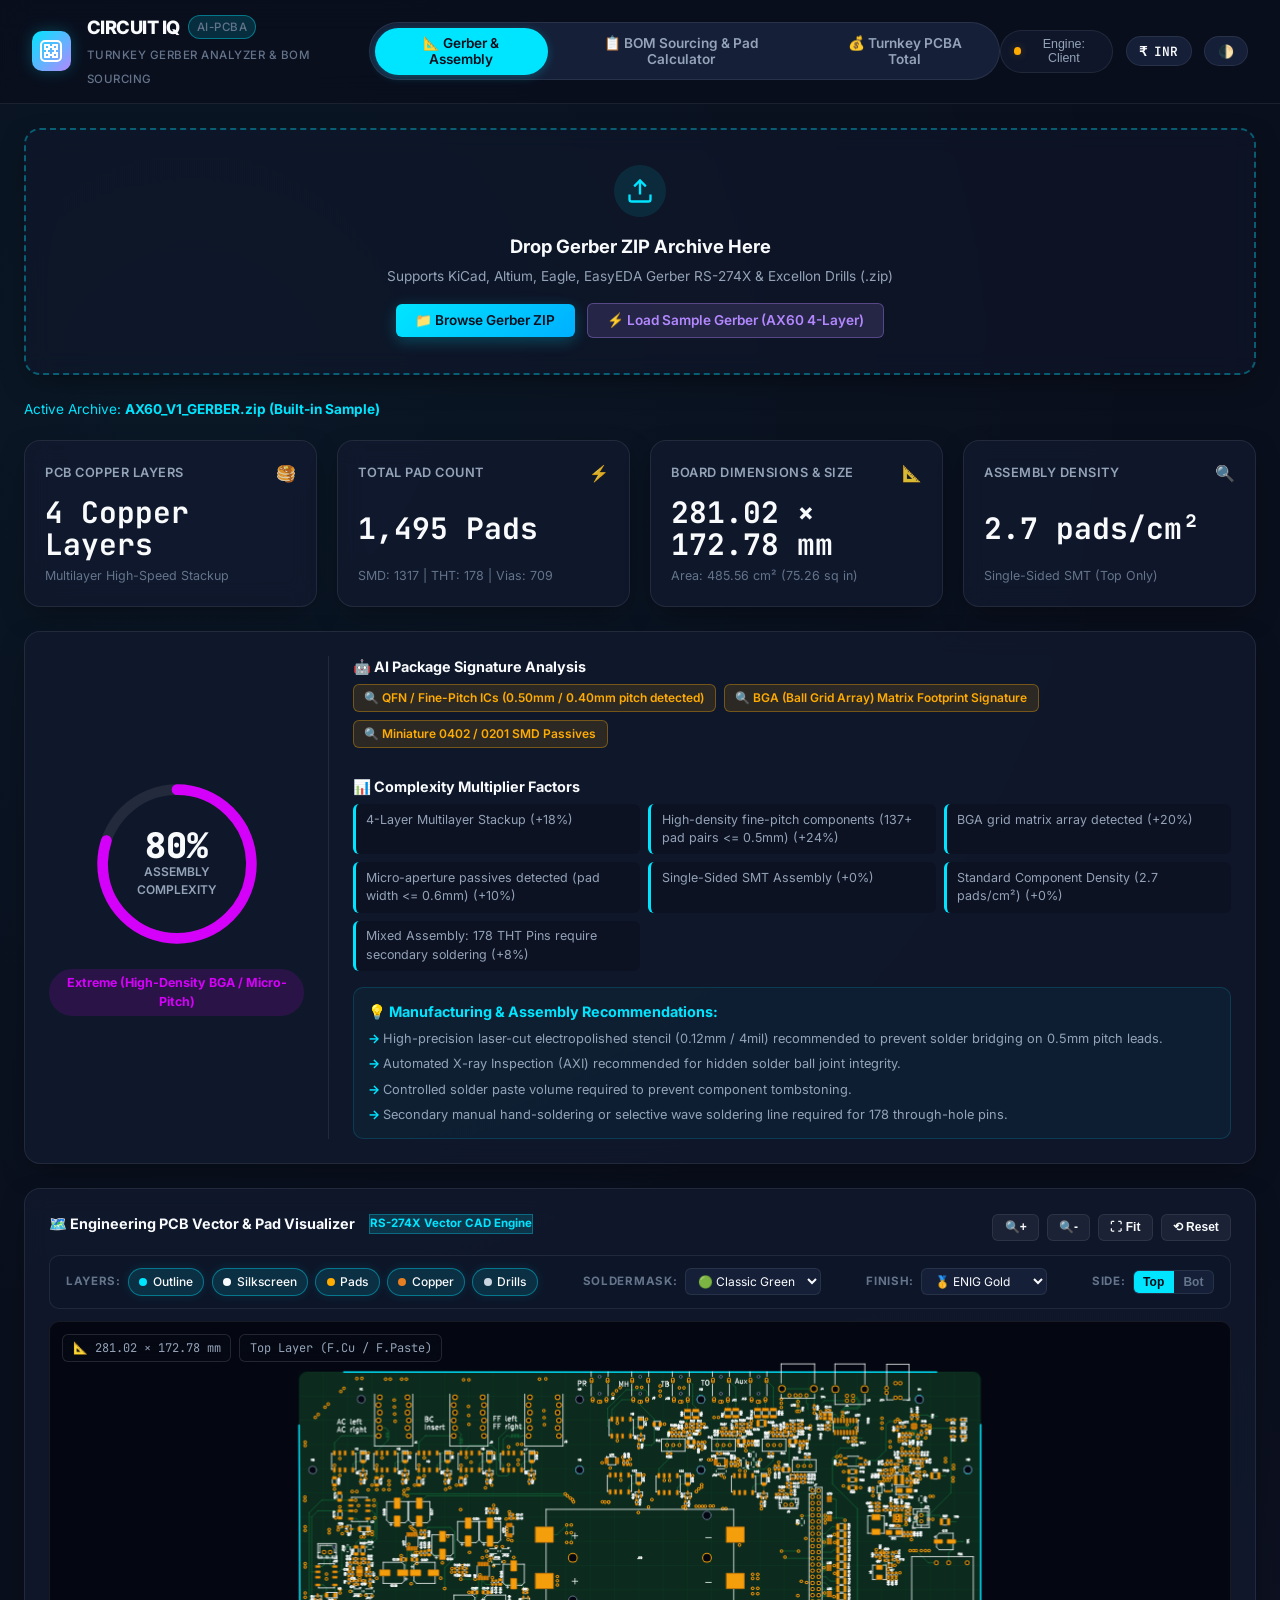
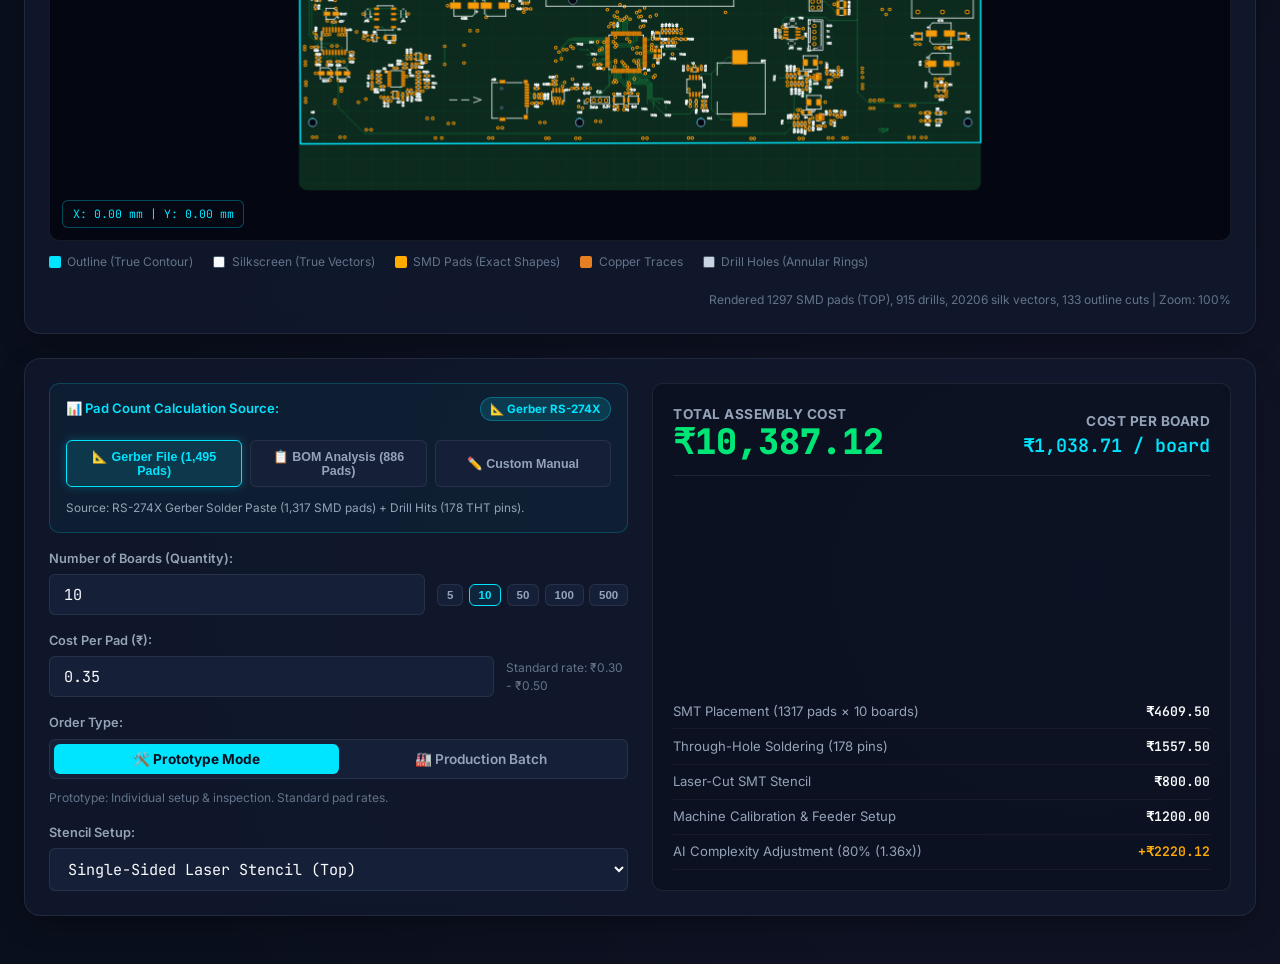
==== index.html @ 63bb2d34 "Deploying to gh-pages from @ rdrionxt/BOM_analyser@07741552cceac4ec934b9e6fc4d53c0521ab8748 🚀" ====
<!DOCTYPE html>
<html lang="en" data-theme="dark">
<head>
  <meta charset="UTF-8">
  <meta name="viewport" content="width=device-width, initial-scale=1.0">
  <title>Turnkey PCBA Studio - Gerber Analyzer & Smart BOM Sourcing</title>
  <meta name="description" content="AI-Powered PCB Gerber Analyzer & Smart BOM Sourcing Tool. Instant PCB layer count, pad analysis (SMD/THT), assembly complexity score (0-100%), assembly cost estimation, and preferred supplier pricing comparison for Robu, Sunrom, and ElectronicsComp.">
  <link rel="stylesheet" href="css/style.css">
</head>
<body>

  <!-- Sticky Engineering Header -->
  <header>
    <div class="header-container">
      <div class="logo-area">
        <div class="logo-icon">
          <svg viewBox="0 0 24 24" fill="none" stroke="currentColor" stroke-width="2">
            <rect x="2" y="2" width="20" height="20" rx="4"></rect>
            <path d="M6 6h4v4H6zM14 6h4v4h-4zM6 14h4v4H6zM14 14h4v4h-4z"></path>
            <line x1="10" y1="8" x2="14" y2="8"></line>
            <line x1="8" y1="10" x2="8" y2="14"></line>
            <line x1="16" y1="10" x2="16" y2="14"></line>
            <line x1="10" y1="16" x2="14" y2="16"></line>
          </svg>
        </div>
        <div class="logo-text">
          <h1>CIRCUIT IQ <span class="badge-ai">AI-PCBA</span></h1>
          <span>Turnkey Gerber Analyzer & BOM Sourcing</span>
        </div>
      </div>

      <!-- Navigation Tabs -->
      <nav class="nav-tabs" role="tablist">
        <button class="tab-btn active" id="tabBtnGerber" onclick="switchTab('gerber')" role="tab">
          📐 Gerber & Assembly
        </button>
        <button class="tab-btn" id="tabBtnBom" onclick="switchTab('bom')" role="tab">
          📋 BOM Sourcing & Pad Calculator
        </button>
        <button class="tab-btn" id="tabBtnTurnkey" onclick="switchTab('turnkey')" role="tab">
          💰 Turnkey PCBA Total
        </button>
      </nav>

      <!-- Currency, Theme & Engine Controls -->
      <div class="header-controls">
        <button class="backend-status-pill" id="backendStatusBtn" onclick="openBackendModal()" title="Engine Status & Cloud Backend Config">
          <span class="status-dot online" id="statusDot"></span>
          <span id="backendStatusText">Engine: Local</span>
        </button>
        <button class="currency-toggle" id="currencyToggleBtn" onclick="toggleCurrency()" title="Toggle Currency INR (₹) / USD ($)">
          <span id="currencySymbolText">₹</span> <span id="currencyCodeText">INR</span>
        </button>
        <button class="theme-toggle" id="themeToggleBtn" onclick="toggleTheme()" title="Toggle Theme">
          🌓
        </button>
      </div>
    </div>
  </header>

  <!-- Main View Area -->
  <main>

    <!-- ==================== TAB 1: GERBER ANALYZER & ASSEMBLY COST ==================== -->
    <section id="tabGerber" class="tab-content active" role="tabpanel">

      <!-- Upload Gerber Drag & Drop -->
      <div class="dropzone glass" id="gerberDropzone">
        <input type="file" id="gerberFileInput" accept=".zip,.gbr,.gtl,.gbl,.drl" style="display:none;">
        <div class="dropzone-icon">
          <svg width="28" height="28" viewBox="0 0 24 24" fill="none" stroke="currentColor" stroke-width="2">
            <path d="M21 15v4a2 2 0 0 1-2 2H5a2 2 0 0 1-2-2v-4"></path>
            <polyline points="17 8 12 3 7 8"></polyline>
            <line x1="12" y1="3" x2="12" y2="15"></line>
          </svg>
        </div>
        <h3 id="gerberStatusTitle">Drop Gerber ZIP Archive Here</h3>
        <p id="gerberStatusSub">Supports KiCad, Altium, Eagle, EasyEDA Gerber RS-274X & Excellon Drills (.zip)</p>
        <div class="dropzone-actions">
          <button class="btn btn-primary" onclick="document.getElementById('gerberFileInput').click()">
            📁 Browse Gerber ZIP
          </button>
          <button class="btn btn-sample" id="loadSampleGerberBtn" onclick="loadSampleGerber()">
            ⚡ Load Sample Gerber (AX60 4-Layer)
          </button>
        </div>
      </div>

      <!-- Loaded File Badge -->
      <div id="gerberActiveFileBanner" style="display: none; margin-bottom: 1.25rem; font-size: 0.85rem; color: var(--accent-cyan);">
        Active Archive: <strong id="activeGerberFilename">None</strong>
      </div>

      <!-- Metrics Grid (4 Top Cards) -->
      <div class="dashboard-grid">
        <!-- Layer Stackup -->
        <div class="metric-card glass">
          <div class="metric-header">
            <span class="metric-title">PCB Copper Layers</span>
            <div class="metric-icon">🥞</div>
          </div>
          <div class="metric-value" id="dispLayerCount">-- Layers</div>
          <div class="metric-sub" id="dispLayerDesc">Upload gerber to inspect stackup</div>
        </div>

        <!-- Pad Count Summary -->
        <div class="metric-card glass">
          <div class="metric-header">
            <span class="metric-title">Total Pad Count</span>
            <div class="metric-icon">⚡</div>
          </div>
          <div class="metric-value" id="dispTotalPads">-- Pads</div>
          <div class="metric-sub" id="dispPadBreakdown">SMD: -- | THT Pins: --</div>
        </div>

        <!-- Board Dimensions -->
        <div class="metric-card glass">
          <div class="metric-header">
            <span class="metric-title">Board Dimensions & Size</span>
            <div class="metric-icon">📐</div>
          </div>
          <div class="metric-value" id="dispDimensions">-- × -- mm</div>
          <div class="metric-sub" id="dispArea">Area: -- cm² (-- sq in)</div>
        </div>

        <!-- Pad Density & SMT Sides -->
        <div class="metric-card glass">
          <div class="metric-header">
            <span class="metric-title">Assembly Density</span>
            <div class="metric-icon">🔍</div>
          </div>
          <div class="metric-value" id="dispDensity">-- pads/cm²</div>
          <div class="metric-sub" id="dispSmtSides">Single-Sided SMT</div>
        </div>
      </div>

      <!-- AI Assembly Complexity Analysis Card -->
      <div class="complexity-panel glass">
        <div class="gauge-box">
          <div class="radial-gauge">
            <svg viewBox="0 0 160 160">
              <circle class="gauge-bg" cx="80" cy="80" r="70"></circle>
              <circle class="gauge-fill" id="gaugeCircle" cx="80" cy="80" r="70"></circle>
            </svg>
            <div class="gauge-center-text">
              <div class="gauge-score" id="dispComplexityScore">0%</div>
              <div class="gauge-label">ASSEMBLY COMPLEXITY</div>
            </div>
          </div>
          <div class="complexity-level-badge" id="dispComplexityBadge" style="background: rgba(0, 230, 118, 0.15); color: var(--accent-emerald);">
            Standard Assembly
          </div>
        </div>

        <div class="complexity-details">
          <div>
            <div class="section-subtitle">
              <span>🤖 AI Package Signature Analysis</span>
            </div>
            <div class="chips-container" id="dispPackagesChips">
              <span class="package-chip">Awaiting Gerber Analysis...</span>
            </div>
          </div>

          <div>
            <div class="section-subtitle">
              <span>📊 Complexity Multiplier Factors</span>
            </div>
            <ul class="factors-list" id="dispFactorsList">
              <li>Upload Gerber archive to view AI complexity breakdown</li>
            </ul>
          </div>

          <div class="recommendations-box">
            <div class="section-subtitle" style="color: var(--accent-cyan); margin-bottom: 0.35rem;">
              <span>💡 Manufacturing & Assembly Recommendations:</span>
            </div>
            <ul id="dispManufacturingNotes">
              <li>Laser-cut stainless steel stencil thickness and aperture recommendations will display here.</li>
            </ul>
          </div>
        </div>
      </div>

      <!-- Interactive 2D Gerber Canvas Section -->
      <div class="canvas-section glass">
        <div class="canvas-header">
          <div class="section-subtitle">
            <span>🗺️ Engineering PCB Vector & Pad Visualizer</span>
            <span class="badge" id="canvasStatusBadge" style="margin-left: 0.5rem; font-size: 0.72rem; background: rgba(0, 229, 255, 0.15); color: var(--accent-cyan); border: 1px solid rgba(0, 229, 255, 0.3);">RS-274X Vector CAD Engine</span>
          </div>

          <!-- Quick Action Buttons -->
          <div class="canvas-controls">
            <button class="canvas-tool-btn" onclick="zoomCanvas(1.25)" title="Zoom In (+)">🔍+</button>
            <button class="canvas-tool-btn" onclick="zoomCanvas(0.8)" title="Zoom Out (-)">🔍-</button>
            <button class="canvas-tool-btn" onclick="fitCanvasToBoard()" title="Fit Board to Viewport">⛶ Fit</button>
            <button class="canvas-tool-btn" onclick="resetCanvasView()" title="Reset Pan & Zoom">⟲ Reset</button>
          </div>
        </div>

        <!-- Visualizer Controls Bar: Layers, Themes & Options -->
        <div class="canvas-toolbar">
          <!-- Layer Visibility Toggles -->
          <div class="toolbar-group">
            <span class="toolbar-label">Layers:</span>
            <label class="layer-pill active" id="pillOutline" title="Toggle Board Outline (Edge Cuts)">
              <input type="checkbox" id="chkOutline" checked onchange="toggleLayer('outline', this.checked)">
              <span class="pill-dot" style="background: #00e5ff;"></span>
              Outline
            </label>
            <label class="layer-pill active" id="pillSilk" title="Toggle Component Silkscreen (F.Silk)">
              <input type="checkbox" id="chkSilk" checked onchange="toggleLayer('silk', this.checked)">
              <span class="pill-dot" style="background: #f8fafc;"></span>
              Silkscreen
            </label>
            <label class="layer-pill active" id="pillPads" title="Toggle SMD Pads (F.Paste)">
              <input type="checkbox" id="chkPads" checked onchange="toggleLayer('pads', this.checked)">
              <span class="pill-dot" style="background: #ffab00;"></span>
              Pads
            </label>
            <label class="layer-pill active" id="pillCopper" title="Toggle Copper Traces (F.Cu)">
              <input type="checkbox" id="chkCopper" checked onchange="toggleLayer('copper', this.checked)">
              <span class="pill-dot" style="background: #e67e22;"></span>
              Copper
            </label>
            <label class="layer-pill active" id="pillDrills" title="Toggle Drill Holes (PTH/NPTH)">
              <input type="checkbox" id="chkDrills" checked onchange="toggleLayer('drills', this.checked)">
              <span class="pill-dot" style="background: #cbd5e1;"></span>
              Drills
            </label>
          </div>

          <!-- Soldermask Theme -->
          <div class="toolbar-group">
            <span class="toolbar-label">Soldermask:</span>
            <select id="soldermaskSelect" class="canvas-select" onchange="setSoldermaskColor(this.value)">
              <option value="green">🟢 Classic Green</option>
              <option value="black">⚫ Matte Black</option>
              <option value="blue">🔵 Royal Blue</option>
              <option value="red">🔴 Signal Red</option>
              <option value="purple">🟣 OSH Purple</option>
              <option value="white">⚪ Arctic White</option>
            </select>
          </div>

          <!-- Pad Finish -->
          <div class="toolbar-group">
            <span class="toolbar-label">Finish:</span>
            <select id="padFinishSelect" class="canvas-select" onchange="setPadFinish(this.value)">
              <option value="enig">🥇 ENIG Gold</option>
              <option value="hasl">🥈 HASL Silver</option>
            </select>
          </div>

          <!-- Board Side -->
          <div class="toolbar-group">
            <span class="toolbar-label">Side:</span>
            <div class="btn-group-pill">
              <button class="pill-toggle active" id="btnSideTop" onclick="setBoardSide('top')">Top</button>
              <button class="pill-toggle" id="btnSideBot" onclick="setBoardSide('bot')">Bot</button>
            </div>
          </div>
        </div>

        <!-- Canvas Container with Interactive HUD and Tooltip -->
        <div class="canvas-container" id="canvasWrapper">
          <canvas id="pcbCanvas" width="1200" height="520"></canvas>
          
          <!-- Floating CAD HUD Info -->
          <div class="canvas-hud-top-left">
            <div class="hud-badge" id="hudBoardSize">📐 -- × -- mm</div>
            <div class="hud-badge" id="hudSideBadge">Top Layer (F.Cu / F.Paste)</div>
          </div>

          <div class="canvas-hud-bottom-left">
            <div class="hud-coords" id="hudCoords">X: 0.00 mm | Y: 0.00 mm</div>
          </div>

          <!-- Hover Tooltip -->
          <div id="canvasTooltip" class="canvas-tooltip" style="display: none;">
            <div class="tooltip-title" id="ttTitle">SMD Pad</div>
            <div class="tooltip-body" id="ttBody">0.95 × 0.90 mm (RoundRect)</div>
            <div class="tooltip-coords" id="ttCoords">X: 120.4 mm, Y: 45.2 mm</div>
          </div>
        </div>

        <div class="canvas-legend">
          <div class="legend-item">
            <div class="legend-color" style="background: #00e5ff;"></div>
            <span>Outline (True Contour)</span>
          </div>
          <div class="legend-item">
            <div class="legend-color" style="background: #f8fafc; border: 1px solid #475569;"></div>
            <span>Silkscreen (True Vectors)</span>
          </div>
          <div class="legend-item">
            <div class="legend-color" style="background: #ffab00;"></div>
            <span>SMD Pads (Exact Shapes)</span>
          </div>
          <div class="legend-item">
            <div class="legend-color" style="background: #e67e22;"></div>
            <span>Copper Traces</span>
          </div>
          <div class="legend-item">
            <div class="legend-color" style="background: #cbd5e1; border: 1px solid #475569;"></div>
            <span>Drill Holes (Annular Rings)</span>
          </div>
          <div class="legend-item" style="margin-left: auto;">
            <span id="canvasStatsText">Canvas ready</span>
          </div>
        </div>
      </div>

      <!-- Assembly Cost Calculator Panel -->
      <div class="cost-calculator-panel glass">
        <!-- Interactive Inputs -->
        <div class="calc-inputs">
          <!-- Pad Count Calculation Source Selector -->
          <div class="input-group" style="background: rgba(0, 229, 255, 0.04); padding: 0.85rem 1rem; border-radius: var(--radius-md); border: 1px solid rgba(0, 229, 255, 0.2);">
            <div style="display: flex; justify-content: space-between; align-items: center; margin-bottom: 0.35rem;">
              <label style="margin-bottom: 0; font-weight: 600; color: var(--accent-cyan); font-size: 0.82rem;">📊 Pad Count Calculation Source:</label>
              <span id="activePadSourceBadge" class="badge-source">📐 Gerber RS-274X</span>
            </div>
            <div class="pad-source-pills">
              <button type="button" class="pad-source-btn active" id="btnSourceGerber" onclick="setPadSource('gerber')">
                📐 Gerber File (<span id="sourceGerberPadsBadge">1,495</span> Pads)
              </button>
              <button type="button" class="pad-source-btn" id="btnSourceBom" onclick="setPadSource('bom')">
                📋 BOM Analysis (<span id="sourceBomPadsBadge">886</span> Pads)
              </button>
              <button type="button" class="pad-source-btn" id="btnSourceManual" onclick="setPadSource('manual')">
                ✏️ Custom Manual
              </button>
            </div>
            <div id="sourceExplanationText" style="font-size: 0.74rem; color: var(--text-secondary); margin-top: 0.45rem;">
              Source: RS-274X Gerber Solder Paste (1,317 SMD pads) + Drill Hits (178 THT pins).
            </div>

            <!-- Manual Pad Override Inputs (Shown when source is manual) -->
            <div id="manualPadsRow" style="display: none; margin-top: 0.75rem; gap: 0.75rem; display: none;">
              <div style="flex: 1;">
                <label style="font-size: 0.72rem; color: var(--text-muted);">SMD Pads:</label>
                <input type="number" id="customSmdPadsInput" class="form-control" style="padding: 0.35rem 0.6rem; font-size: 0.85rem;" value="1317" oninput="onCustomPadsChange()">
              </div>
              <div style="flex: 1;">
                <label style="font-size: 0.72rem; color: var(--text-muted);">THT Pins:</label>
                <input type="number" id="customThtPinsInput" class="form-control" style="padding: 0.35rem 0.6rem; font-size: 0.85rem;" value="178" oninput="onCustomPadsChange()">
              </div>
            </div>
          </div>

          <!-- Quantity of Boards -->
          <div class="input-group">
            <label for="numBoardsInput">Number of Boards (Quantity):</label>
            <div class="input-row">
              <input type="number" id="numBoardsInput" class="form-control" value="10" min="1" max="100000" oninput="recalcAssemblyCost()">
              <div class="preset-pills">
                <button class="pill-btn" onclick="setBoardQty(5)">5</button>
                <button class="pill-btn active" onclick="setBoardQty(10)">10</button>
                <button class="pill-btn" onclick="setBoardQty(50)">50</button>
                <button class="pill-btn" onclick="setBoardQty(100)">100</button>
                <button class="pill-btn" onclick="setBoardQty(500)">500</button>
              </div>
            </div>
          </div>

          <!-- Cost Per Pad -->
          <div class="input-group">
            <label for="costPerPadInput">
              Cost Per Pad (<span class="currency-symbol-label">₹</span>):
            </label>
            <div class="input-row">
              <input type="number" id="costPerPadInput" class="form-control" value="0.35" step="0.01" min="0.01" oninput="recalcAssemblyCost()">
              <span style="font-size: 0.75rem; color: var(--text-muted);">Standard rate: ₹0.30 - ₹0.50</span>
            </div>
          </div>

          <!-- Prototype vs Production Toggle -->
          <div class="input-group">
            <label>Order Type:</label>
            <div class="toggle-group">
              <button class="toggle-btn active" id="btnTypePrototype" onclick="setAssemblyType('prototype')">
                🛠️ Prototype Mode
              </button>
              <button class="toggle-btn" id="btnTypeProduction" onclick="setAssemblyType('production')">
                🏭 Production Batch
              </button>
            </div>
            <div style="font-size: 0.75rem; color: var(--text-muted); margin-top: 0.2rem;" id="typeExplanationText">
              Prototype: Individual setup & inspection. Standard pad rates.
            </div>
          </div>

          <!-- Stencil Mode -->
          <div class="input-group">
            <label>Stencil Setup:</label>
            <select id="stencilSelect" class="form-control" onchange="recalcAssemblyCost()">
              <option value="single">Single-Sided Laser Stencil (Top)</option>
              <option value="double">Double-Sided Laser Stencil (Top + Bottom)</option>
            </select>
          </div>
        </div>

        <!-- Real-Time Cost Results -->
        <div class="calc-results">
          <div class="total-callout">
            <div>
              <div class="total-label">Total Assembly Cost</div>
              <div class="total-amount" id="dispTotalAssemblyCost">₹0.00</div>
            </div>
            <div style="text-align: right;">
              <div class="total-label">Cost Per Board</div>
              <div class="unit-amount" id="dispUnitAssemblyCost">₹0.00 / board</div>
            </div>
          </div>

          <table class="breakdown-table">
            <tbody>
              <tr>
                <td>SMT Placement (<span id="calcSmdPadsCount">0</span> pads × <span id="calcBoardsQty">10</span> boards)</td>
                <td id="calcSmdCost">₹0.00</td>
              </tr>
              <tr>
                <td>Through-Hole Soldering (<span id="calcThtCount">0</span> pins)</td>
                <td id="calcThtCost">₹0.00</td>
              </tr>
              <tr>
                <td>Laser-Cut SMT Stencil</td>
                <td id="calcStencilCost">₹800.00</td>
              </tr>
              <tr>
                <td>Machine Calibration & Feeder Setup</td>
                <td id="calcSetupCost">₹1,200.00</td>
              </tr>
              <tr>
                <td>AI Complexity Adjustment (<span id="calcCompScore">0%</span>)</td>
                <td id="calcCompSurcharge" style="color: var(--accent-amber);">+₹0.00</td>
              </tr>
              <tr id="volumeDiscountRow" style="display: none;">
                <td style="color: var(--accent-emerald);">Production Volume Discount</td>
                <td id="calcVolumeDiscount" style="color: var(--accent-emerald);">-0%</td>
              </tr>
            </tbody>
          </table>
        </div>
      </div>

    </section>

    <!-- ==================== TAB 2: BOM SOURCING & PRICE MATCHER ==================== -->
    <section id="tabBom" class="tab-content" role="tabpanel">

      <!-- Upload BOM Drag & Drop -->
      <div class="dropzone glass" id="bomDropzone">
        <input type="file" id="bomFileInput" accept=".csv,.xlsx,.xls,.tsv" style="display:none;">
        <div class="dropzone-icon" style="background: rgba(0, 230, 118, 0.1); color: var(--accent-emerald);">
          <svg width="28" height="28" viewBox="0 0 24 24" fill="none" stroke="currentColor" stroke-width="2">
            <path d="M14 2H6a2 2 0 0 0-2 2v16a2 2 0 0 0 2 2h12a2 2 0 0 0 2-2V8z"></path>
            <polyline points="14 2 14 8 20 8"></polyline>
            <line x1="16" y1="13" x2="8" y2="13"></line>
            <line x1="16" y1="17" x2="8" y2="17"></line>
            <polyline points="10 9 9 9 8 9"></polyline>
          </svg>
        </div>
        <h3 id="bomStatusTitle">Upload Bill of Materials (BOM)</h3>
        <p id="bomStatusSub">Supports KiCad, Altium, Eagle, or Custom Excel / CSV BOM files (.csv, .xlsx, .xls)</p>
        <div class="dropzone-actions">
          <button class="btn btn-primary" onclick="document.getElementById('bomFileInput').click()">
            📁 Browse BOM File
          </button>
          <button class="btn btn-sample" id="loadSampleBomBtn" onclick="loadSampleBom()">
            ⚡ Load Sample BOM (AX60 Audiometer)
          </button>
        </div>
      </div>

      <!-- BOM Component Pad Analysis & Manual Feed Card -->
      <div class="bom-pad-analyzer-card glass" id="bomPadAnalyzerCard">
        <div class="bom-pad-header">
          <div>
            <div class="badge-ai" style="margin-bottom: 0.35rem;">AI COMPONENT PAD RECOGNITION ENGINE</div>
            <h3 style="font-size: 1.15rem; font-weight: 700; display: flex; align-items: center; gap: 0.5rem;">
              <span>⚡ Component Pad Analysis & SMT/THT Breakdown</span>
            </h3>
            <p style="font-size: 0.8rem; color: var(--text-secondary); margin-top: 0.2rem;">
              Calculates solder pads directly from component quantities, footprints, and MPN pinouts when Gerber is not provided.
            </p>
          </div>
          <div class="bom-pad-actions">
            <button class="btn btn-warning" id="btnOpenManualFeed" onclick="openManualFeedModal()">
              📝 Manual Feed & Review Pads (<span id="reviewCountBadge">0</span>)
            </button>
            <button class="btn btn-primary" id="btnApplyBomPadsToAssembly" onclick="applyBomPadsToAssembly()">
              🚀 Apply Pads to Assembly Cost
            </button>
          </div>
        </div>

        <!-- 4 Metric Cards for BOM Pads -->
        <div class="dashboard-grid" style="margin-top: 1rem; margin-bottom: 0.5rem;">
          <div class="metric-card glass" style="background: rgba(0, 229, 255, 0.05); border-color: rgba(0, 229, 255, 0.25);">
            <div class="metric-header">
              <span class="metric-title">Total Component Pads</span>
              <div class="metric-icon">⚡</div>
            </div>
            <div class="metric-value" id="dispBomPadTotal" style="color: var(--accent-cyan);">-- Pads</div>
            <div class="metric-sub" id="dispBomPadTotalSub">Across -- components</div>
          </div>

          <div class="metric-card glass">
            <div class="metric-header">
              <span class="metric-title">SMD Solder Pads</span>
              <div class="metric-icon">🤖</div>
            </div>
            <div class="metric-value" id="dispBomPadSmd" style="color: var(--accent-amber);">-- SMD</div>
            <div class="metric-sub">Automated Pick & Place</div>
          </div>

          <div class="metric-card glass">
            <div class="metric-header">
              <span class="metric-title">Through-Hole (THT) Pins</span>
              <div class="metric-icon">🔌</div>
            </div>
            <div class="metric-value" id="dispBomPadTht" style="color: var(--accent-purple);">-- THT</div>
            <div class="metric-sub">Hand / Wave Soldering</div>
          </div>

          <div class="metric-card glass">
            <div class="metric-header">
              <span class="metric-title">Package Recognition Status</span>
              <div class="metric-icon">🎯</div>
            </div>
            <div class="metric-value" id="dispBomPadStatus" style="color: var(--accent-emerald);">--%</div>
            <div class="metric-sub" id="dispBomPadStatusSub">All packages verified</div>
          </div>
        </div>

        <!-- Unresolved Alert Banner (shown only if unresolved > 0) -->
        <div class="unresolved-alert" id="unresolvedAlertBanner" style="display: none;">
          <div class="alert-icon">⚠️</div>
          <div class="alert-content">
            <strong><span id="unresolvedAlertCount">0</span> Component(s) Require Manual Pad Feed:</strong>
            <span>Some footprints are ambiguous or missing standard pin definitions. You can manually enter their pad counts or verify via manufacturer datasheets.</span>
          </div>
          <button class="btn btn-sm btn-warning" onclick="openManualFeedModal('unresolved')">Review Now ↗</button>
        </div>
      </div>

      <!-- Sourcing Configuration Bar -->
      <div class="sourcing-config-bar glass">
        <div class="section-subtitle">
          <span>🌐 Preferred Supplier Websites & Search Keywords</span>
        </div>
        <p style="font-size: 0.78rem; color: var(--text-muted); margin-bottom: 0.75rem;">
          Select preferred distributors or enter custom keywords (e.g. robu, sunrom). CIRCUIT IQ automatically searches across all selected sources, finds the lowest cost part, and links the exact website SKU!
        </p>

        <!-- Clickable Preset Chips -->
        <div class="supplier-chips">
          <div class="supplier-chip selected" data-vendor="lcsc" onclick="toggleSupplierChip(this, event)">
            <input type="checkbox" checked value="lcsc" onclick="event.stopPropagation(); syncSupplierChips();"> LCSC Electronics (lcsc.com)
          </div>
          <div class="supplier-chip selected" data-vendor="sunrom" onclick="toggleSupplierChip(this, event)">
            <input type="checkbox" checked value="sunrom" onclick="event.stopPropagation(); syncSupplierChips();"> Sunrom Electronics (sunrom.com)
          </div>
          <div class="supplier-chip selected" data-vendor="electronicscomp" onclick="toggleSupplierChip(this, event)">
            <input type="checkbox" checked value="electronicscomp" onclick="event.stopPropagation(); syncSupplierChips();"> ElectronicsComp (electronicscomp.com)
          </div>
          <div class="supplier-chip selected" data-vendor="robu" onclick="toggleSupplierChip(this, event)">
            <input type="checkbox" checked value="robu" onclick="event.stopPropagation(); syncSupplierChips();"> Robu.in (robu.in)
          </div>
          <div class="supplier-chip" data-vendor="mouser" onclick="toggleSupplierChip(this, event)">
            <input type="checkbox" value="mouser" onclick="event.stopPropagation(); syncSupplierChips();"> Mouser Electronics
          </div>
          <div class="supplier-chip" data-vendor="digikey" onclick="toggleSupplierChip(this, event)">
            <input type="checkbox" value="digikey" onclick="event.stopPropagation(); syncSupplierChips();"> DigiKey
          </div>
        </div>

        <!-- Custom Keyword Input & Sourcing Action Row -->
        <div class="source-actions-row">
          <div style="flex: 1; min-width: 280px;">
            <input type="text" id="supplierKeywordsInput" class="form-control" value="lcsc, sunrom, electronicscomp, robu" placeholder="e.g. lcsc, sunrom, electronicscomp, robu" oninput="syncChipsFromInput()">
          </div>
          <div style="display: flex; gap: 0.75rem;">
            <button class="btn btn-primary" id="startSourcingBtn" onclick="startSourcingBOM()" style="font-size: 0.9rem; padding: 0.65rem 1.4rem;">
              ⚡ SOURCING ALL PARTS (FIND LOWEST PRICES)
            </button>
            <button class="btn btn-secondary" id="exportBomBtn" onclick="exportEnrichedBOM()" disabled>
              📥 Download Enriched Excel (.xlsx)
            </button>
          </div>
        </div>

        <!-- Live Progress Status -->
        <div id="sourcingProgressArea" style="display: none; margin-top: 1rem;">
          <div style="display: flex; justify-content: space-between; font-size: 0.78rem; margin-bottom: 0.35rem;">
            <span id="sourcingStatusText">Querying suppliers...</span>
            <span id="sourcingPercentText">0%</span>
          </div>
          <div style="height: 6px; background: var(--bg-input); border-radius: 3px; overflow: hidden;">
            <div id="sourcingProgressBar" style="height: 100%; width: 0%; background: linear-gradient(90deg, var(--accent-cyan), var(--accent-emerald)); transition: width 0.3s ease;"></div>
          </div>
        </div>
      </div>

      <!-- BOM Summary Cards -->
      <div class="dashboard-grid">
        <div class="metric-card glass">
          <div class="metric-header">
            <span class="metric-title">Unique Line Items</span>
            <div class="metric-icon">📑</div>
          </div>
          <div class="metric-value" id="dispBomLineCount">0 Lines</div>
          <div class="metric-sub" id="dispBomTotalComponents">0 total components</div>
        </div>

        <div class="metric-card glass">
          <div class="metric-header">
            <span class="metric-title">BOM Unit Cost (1 Board)</span>
            <div class="metric-icon">💎</div>
          </div>
          <div class="metric-value" id="dispBomUnitCost" style="color: var(--accent-emerald);">₹0.00</div>
          <div class="metric-sub">Sum of lowest matched parts</div>
        </div>

        <div class="metric-card glass">
          <div class="metric-header">
            <span class="metric-title">Total Batch BOM Cost</span>
            <div class="metric-icon">📦</div>
          </div>
          <div class="metric-value" id="dispBomBatchCost">₹0.00</div>
          <div class="metric-sub" id="dispBomBatchSub">For 10 boards</div>
        </div>

        <div class="metric-card glass">
          <div class="metric-header">
            <span class="metric-title">Lowest Cost Supplier Mix</span>
            <div class="metric-icon">🏆</div>
          </div>
          <div class="metric-value" id="dispSupplierMix" style="font-size: 1.15rem; line-height: 1.4;">--</div>
          <div class="metric-sub">Auto-selected for lowest price</div>
        </div>
      </div>

      <!-- Search & Filter Controls -->
      <div style="display: flex; justify-content: space-between; align-items: center; margin-bottom: 0.75rem; gap: 1rem; flex-wrap: wrap;">
        <div style="display: flex; gap: 0.5rem; align-items: center; flex: 1; max-width: 400px;">
          <input type="text" id="bomSearchInput" class="form-control" placeholder="🔍 Search RefDes, description, package, SKU..." oninput="filterBomTable()">
        </div>
        <div style="display: flex; gap: 0.75rem; align-items: center;">
          <button class="btn btn-sm btn-secondary" onclick="openManualFeedModal()" title="View and edit pad counts for all components">
            📝 Review / Feed Pads
          </button>
          <div style="font-size: 0.8rem; color: var(--text-muted);" id="tableRowCountText">
            Showing 0 items
          </div>
        </div>
      </div>

      <!-- Enriched BOM Interactive Table -->
      <div class="table-responsive glass">
        <table class="bom-table" id="bomDataTable">
          <thead>
            <tr>
              <th>#</th>
              <th>Designator</th>
              <th>Description / Value</th>
              <th>Package</th>
              <th>Qty</th>
              <th>Pads/Unit</th>
              <th>Type</th>
              <th>Line Pads</th>
              <th>Datasheet</th>
              <th>Lowest Price Supplier</th>
              <th>Website Part # (SKU)</th>
              <th>Unit Price</th>
              <th>Line Total</th>
              <th>Part Link</th>
              <th>Alternatives</th>
            </tr>
          </thead>
          <tbody id="bomTableBody">
            <tr>
              <td colspan="15" style="text-align: center; padding: 3rem; color: var(--text-muted);">
                Upload a BOM or click "Load Sample BOM" to view components and match lowest prices.
              </td>
            </tr>
          </tbody>
        </table>
      </div>

    </section>

    <!-- ==================== TAB 3: TURNKEY PCBA TOTAL ROLLUP ==================== -->
    <section id="tabTurnkey" class="tab-content" role="tabpanel">

      <!-- Turnkey Grand Total Hero Card -->
      <div class="turnkey-hero glass">
        <span class="badge-ai" style="margin-bottom: 0.75rem; display: inline-block;">TURNKEY EXECUTIVE ESTIMATION</span>
        <h2>Complete Turnkey PCBA Project Cost</h2>
        <p style="color: var(--text-secondary); max-width: 600px; margin: 0 auto;">
          Consolidates Bare PCB Fabrication + SMT/THT Assembly + Sourced BOM Component costs into a unified turnkey quotation.
        </p>

        <div class="turnkey-grand-total" id="dispTurnkeyGrandTotal">₹0.00</div>
        <div class="turnkey-unit-price">
          Turnkey Unit Cost: <strong id="dispTurnkeyUnitCost" style="color: var(--accent-cyan);">₹0.00 / board</strong> (for <span id="dispTurnkeyQty">10</span> boards)
        </div>

        <!-- Distribution Progress Bar -->
        <div class="distribution-bar" title="Cost Distribution">
          <div class="dist-pcb" id="barPcb" style="width: 25%;" title="PCB Fabrication"></div>
          <div class="dist-assembly" id="barAssembly" style="width: 35%;" title="Assembly"></div>
          <div class="dist-bom" id="barBom" style="width: 40%;" title="Component BOM"></div>
        </div>
        <div style="display: flex; justify-content: center; gap: 1.5rem; font-size: 0.8rem; color: var(--text-secondary);">
          <span style="display: flex; align-items: center; gap: 0.4rem;">
            <span style="width: 10px; height: 10px; background: var(--accent-cyan); border-radius: 2px;"></span> Bare PCB: <strong id="dispPcbPct">25%</strong>
          </span>
          <span style="display: flex; align-items: center; gap: 0.4rem;">
            <span style="width: 10px; height: 10px; background: var(--accent-purple); border-radius: 2px;"></span> Assembly: <strong id="dispAssemblyPct">35%</strong>
          </span>
          <span style="display: flex; align-items: center; gap: 0.4rem;">
            <span style="width: 10px; height: 10px; background: var(--accent-emerald); border-radius: 2px;"></span> Components: <strong id="dispBomPct">40%</strong>
          </span>
        </div>
      </div>

      <!-- Turnkey Breakdown 3 Columns -->
      <div class="dashboard-grid">
        <!-- 1. Bare PCB Fabrication -->
        <div class="metric-card glass">
          <div class="metric-header">
            <span class="metric-title">1. Bare PCB Fabrication</span>
            <div class="metric-icon">🟩</div>
          </div>
          <div class="metric-value" id="turnkeyPcbCost">₹0.00</div>
          <div class="metric-sub" id="turnkeyPcbSpecs">Dimensions: -- mm | -- Layers</div>
          <table class="breakdown-table" style="margin-top: 1rem;">
            <tr>
              <td>Per Board PCB Fab</td>
              <td id="turnkeyPcbUnit">₹0.00</td>
            </tr>
            <tr>
              <td>Tooling & Film Setup</td>
              <td id="turnkeyPcbSetup">₹0.00</td>
            </tr>
          </table>
        </div>

        <!-- 2. Assembly Labor & Setup -->
        <div class="metric-card glass">
          <div class="metric-header">
            <span class="metric-title">2. Assembly & Inspection</span>
            <div class="metric-icon">🛠️</div>
          </div>
          <div class="metric-value" id="turnkeyAssemblyCost">₹0.00</div>
          <div class="metric-sub" id="turnkeyAssemblySpecs">-- SMD Pads | -- THT Pins</div>
          <table class="breakdown-table" style="margin-top: 1rem;">
            <tr>
              <td>Placement & Soldering</td>
              <td id="turnkeyPlacementSub">₹0.00</td>
            </tr>
            <tr>
              <td>Laser Stencil & Feeder Setup</td>
              <td id="turnkeySetupSub">₹0.00</td>
            </tr>
            <tr>
              <td>AI Complexity Surcharge</td>
              <td id="turnkeyCompSub" style="color: var(--accent-amber);">₹0.00</td>
            </tr>
          </table>
        </div>

        <!-- 3. Component BOM Sourcing -->
        <div class="metric-card glass">
          <div class="metric-header">
            <span class="metric-title">3. Component Sourcing</span>
            <div class="metric-icon">📦</div>
          </div>
          <div class="metric-value" id="turnkeyBomCost">₹0.00</div>
          <div class="metric-sub" id="turnkeyBomSpecs">-- Unique Items | Lowest Matched</div>
          <table class="breakdown-table" style="margin-top: 1rem;">
            <tr>
              <td>Unit BOM (1 board)</td>
              <td id="turnkeyBomUnit">₹0.00</td>
            </tr>
            <tr>
              <td>Batch BOM Cost</td>
              <td id="turnkeyBomBatch">₹0.00</td>
            </tr>
          </table>
        </div>
      </div>

    </section>

  </main>

  <!-- Modal for Alternative Supplier Quotes -->
  <div class="modal-overlay" id="alternativesModal">
    <div class="modal-box">
      <div class="modal-header">
        <div>
          <h3 id="modalPartTitle" style="font-size: 1.1rem; font-weight: 700;">Alternative Offers</h3>
          <span id="modalPartDesc" style="font-size: 0.8rem; color: var(--text-muted);">Ref: R1 (10K 0603)</span>
        </div>
        <button class="modal-close" onclick="closeAlternativesModal()">&times;</button>
      </div>
      <p style="font-size: 0.8rem; color: var(--text-secondary);">
        Select any alternative supplier part below to apply it to your BOM:
      </p>
      <div class="offers-list" id="modalOffersList">
        <!-- Rendered dynamically -->
      </div>
    </div>
  </div>

  <!-- Modal for BOM Component Pad Review & Manual Feed -->
  <div class="modal-overlay" id="manualFeedModal">
    <div class="modal-box modal-lg">
      <div class="modal-header">
        <div>
          <h3 style="font-size: 1.2rem; font-weight: 700; display: flex; align-items: center; gap: 0.5rem;">
            <span>📝 BOM Component Pad Review & Manual Feed</span>
            <span class="badge-ai" style="font-size: 0.65rem;">AI + MANUAL VERIFIED</span>
          </h3>
          <span style="font-size: 0.8rem; color: var(--text-secondary);">
            Verify and adjust pad counts per unit, toggle SMD/THT technology, or lookup manufacturer pinouts via direct datasheet search.
          </span>
        </div>
        <button class="modal-close" onclick="closeManualFeedModal()">&times;</button>
      </div>

      <!-- Filters & Quick Search -->
      <div class="modal-filters">
        <button class="modal-filter-pill active" id="filterPillAll" onclick="filterManualFeedTable('all')">
          All Components (<span id="mfCountAll">0</span>)
        </button>
        <button class="modal-filter-pill" id="filterPillUnresolved" onclick="filterManualFeedTable('unresolved')" style="border-color: rgba(255, 171, 0, 0.4);">
          ⚠️ Needs Verification (<span id="mfCountUnresolved">0</span>)
        </button>
        <button class="modal-filter-pill" id="filterPillSmd" onclick="filterManualFeedTable('smd')">
          🤖 SMD Only (<span id="mfCountSmd">0</span>)
        </button>
        <button class="modal-filter-pill" id="filterPillTht" onclick="filterManualFeedTable('tht')">
          🔌 THT Only (<span id="mfCountTht">0</span>)
        </button>

        <div style="margin-left: auto; min-width: 240px;">
          <input type="text" id="manualFeedSearchInput" class="form-control" style="padding: 0.35rem 0.65rem; font-size: 0.78rem;" placeholder="🔍 Filter by RefDes, Footprint, MPN..." oninput="renderManualFeedTable()">
        </div>
      </div>

      <!-- Scrollable Review Table -->
      <div class="manual-table-container">
        <table class="manual-table">
          <thead>
            <tr>
              <th style="width: 40px;">#</th>
              <th>Designator</th>
              <th>Description / MPN</th>
              <th>Footprint / Case</th>
              <th style="width: 50px;">Qty</th>
              <th style="width: 85px; text-align: center;">Pads/Unit</th>
              <th style="width: 80px; text-align: center;">Type</th>
              <th style="width: 75px; text-align: right;">Total Pads</th>
              <th>Package / Resolution</th>
              <th style="width: 140px; text-align: center;">Datasheet & Pinout</th>
            </tr>
          </thead>
          <tbody id="manualFeedTableBody">
            <!-- Dynamically populated -->
          </tbody>
        </table>
      </div>

      <!-- Modal Footer Summary & Actions -->
      <div class="modal-footer-bar">
        <div style="font-size: 0.82rem; color: var(--text-secondary); display: flex; gap: 1.25rem;">
          <span>Total Pads: <strong id="mfTotalPads" style="color: var(--accent-cyan);">0</strong></span>
          <span>SMD: <strong id="mfTotalSmd" style="color: var(--accent-amber);">0</strong></span>
          <span>THT: <strong id="mfTotalTht" style="color: var(--accent-purple);">0</strong></span>
        </div>
        <div style="display: flex; gap: 0.75rem;">
          <button class="btn btn-secondary" onclick="resetManualFeedToAuto()" style="font-size: 0.85rem; padding: 0.45rem 0.9rem;">
            🔄 Reset to Auto-Detected
          </button>
          <button class="btn btn-primary" onclick="saveManualFeedChanges()" style="font-size: 0.85rem; padding: 0.45rem 1.2rem;">
            💾 Save & Apply to PCBA Cost
          </button>
        </div>
      </div>
    </div>
  </div>

  <!-- Modal for Backend Connection & Engine Configuration -->
  <div class="modal-overlay" id="backendConfigModal">
    <div class="modal-box" style="max-width: 560px;">
      <div class="modal-header">
        <div>
          <h3 style="font-size: 1.15rem; font-weight: 700; display: flex; align-items: center; gap: 0.5rem;">
            <span>🌐 Backend Engine & Cloud Connection</span>
          </h3>
          <span style="font-size: 0.8rem; color: var(--text-muted);">Configure connection to FastAPI backend or use standalone client engine</span>
        </div>
        <button class="modal-close" onclick="closeBackendModal()">&times;</button>
      </div>

      <div style="margin-top: 1rem;">
        <div style="display: flex; align-items: center; gap: 0.75rem; background: var(--bg-input); padding: 0.85rem 1rem; border-radius: var(--radius-md); border: 1px solid var(--border-color); margin-bottom: 1rem;">
          <span class="status-dot" id="modalStatusDot" style="width: 12px; height: 12px;"></span>
          <div>
            <div style="font-size: 0.85rem; font-weight: 600;" id="modalEngineStatusTitle">Checking backend status...</div>
            <div style="font-size: 0.75rem; color: var(--text-secondary);" id="modalEngineStatusSub">Testing connection to API server</div>
          </div>
        </div>

        <div class="input-group">
          <label style="font-size: 0.8rem; font-weight: 600;">Custom Backend API URL (e.g. Render / Localhost):</label>
          <input type="text" id="backendUrlInput" class="form-control" placeholder="http://127.0.0.1:8000 or https://your-app.onrender.com" value="">
          <span style="font-size: 0.72rem; color: var(--text-muted); margin-top: 0.3rem;">
            Leave blank to auto-detect localhost. Enter your Render service URL if using GitHub Pages.
          </span>
        </div>

        <div style="display: flex; gap: 0.75rem; margin-top: 1.25rem;">
          <button class="btn btn-secondary" onclick="testBackendConnection()" style="flex: 1;">
            🔍 Test Connection
          </button>
          <button class="btn btn-primary" onclick="saveBackendConfig()" style="flex: 1;">
            💾 Save & Connect
          </button>
        </div>

        <div style="margin-top: 1.25rem; padding-top: 1rem; border-top: 1px solid var(--border-color); font-size: 0.75rem; color: var(--text-secondary);">
          <strong>💡 Note for Hosted Links (GitHub Pages):</strong>
          <p style="margin-top: 0.3rem;">
            GitHub Pages is a static host. CIRCUIT IQ automatically runs its smart client-side BOM parser and pad calculator in offline standalone mode! For live web scraping of supplier stores, connect your free Render backend.
          </p>
        </div>
      </div>
    </div>
  </div>

  <!-- Toast Notification -->
  <div class="toast" id="toastNotification">
    <span id="toastMessage">Action completed!</span>
  </div>

  <script src="js/sample_gerber_data.js"></script>
  <script src="js/sample_bom_data.js"></script>
  <script src="js/app.js"></script>
</body>
</html>
---- css/style.css ----
/* 
  Turnkey PCBA Studio - Modern Engineering Theme
  Ultra-sleek dark/light theme, modern typography, glassmorphism, micro-animations
*/

@import url('https://fonts.googleapis.com/css2?family=Inter:wght@300;400;500;600;700;800&family=JetBrains+Mono:wght@400;500;600;700&display=swap');

:root {
  --font-sans: 'Inter', -apple-system, BlinkMacSystemFont, sans-serif;
  --font-mono: 'JetBrains Mono', monospace;

  /* Dark Theme Palette (Default) */
  --bg-primary: #0a0f1d;
  --bg-secondary: #0f172a;
  --bg-card: rgba(18, 26, 47, 0.75);
  --bg-card-hover: rgba(26, 38, 66, 0.85);
  --bg-input: #151f38;
  --border-color: rgba(255, 255, 255, 0.08);
  --border-focus: #00e5ff;

  --text-primary: #f8fafc;
  --text-secondary: #94a3b8;
  --text-muted: #64748b;

  --accent-cyan: #00e5ff;
  --accent-cyan-glow: rgba(0, 229, 255, 0.25);
  --accent-emerald: #00e676;
  --accent-emerald-glow: rgba(0, 230, 118, 0.25);
  --accent-amber: #ffab00;
  --accent-amber-glow: rgba(255, 171, 0, 0.25);
  --accent-rose: #ff3366;
  --accent-purple: #b388ff;

  --radius-sm: 6px;
  --radius-md: 10px;
  --radius-lg: 16px;
  --radius-full: 9999px;

  --shadow-card: 0 10px 30px -10px rgba(0, 0, 0, 0.5);
  --shadow-glow: 0 0 25px var(--accent-cyan-glow);
  --transition: all 0.25s cubic-bezier(0.16, 1, 0.3, 1);
}

[data-theme="light"] {
  --bg-primary: #f1f5f9;
  --bg-secondary: #ffffff;
  --bg-card: rgba(255, 255, 255, 0.9);
  --bg-card-hover: #ffffff;
  --bg-input: #f8fafc;
  --border-color: #e2e8f0;
  --border-focus: #0284c7;

  --text-primary: #0f172a;
  --text-secondary: #475569;
  --text-muted: #94a3b8;

  --accent-cyan: #0284c7;
  --accent-cyan-glow: rgba(2, 132, 199, 0.15);
  --accent-emerald: #059669;
  --accent-emerald-glow: rgba(5, 150, 105, 0.15);
  --accent-amber: #d97706;
  --accent-amber-glow: rgba(217, 119, 6, 0.15);
  --accent-rose: #e11d48;
  --accent-purple: #7c3aed;

  --shadow-card: 0 10px 25px -5px rgba(0, 0, 0, 0.05);
}

* {
  box-sizing: border-box;
  margin: 0;
  padding: 0;
}

body {
  font-family: var(--font-sans);
  background-color: var(--bg-primary);
  color: var(--text-primary);
  line-height: 1.5;
  min-height: 100vh;
  overflow-x: hidden;
  background-image: 
    radial-gradient(circle at 15% 15%, rgba(0, 229, 255, 0.04) 0%, transparent 40%),
    radial-gradient(circle at 85% 85%, rgba(179, 136, 255, 0.04) 0%, transparent 40%);
}

/* Glassmorphism utility */
.glass {
  background: var(--bg-card);
  backdrop-filter: blur(12px);
  -webkit-backdrop-filter: blur(12px);
  border: 1px solid var(--border-color);
  border-radius: var(--radius-lg);
  box-shadow: var(--shadow-card);
}

/* Header & Navigation */
header {
  position: sticky;
  top: 0;
  z-index: 100;
  background: rgba(10, 15, 29, 0.85);
  backdrop-filter: blur(16px);
  border-bottom: 1px solid var(--border-color);
  padding: 0.85rem 2rem;
}

.header-container {
  max-width: 1440px;
  margin: 0 auto;
  display: flex;
  justify-content: space-between;
  align-items: center;
}

.logo-area {
  display: flex;
  align-items: center;
  gap: 1rem;
}

.logo-icon {
  width: 40px;
  height: 40px;
  background: linear-gradient(135deg, var(--accent-cyan), var(--accent-purple));
  border-radius: var(--radius-md);
  display: flex;
  align-items: center;
  justify-content: center;
  box-shadow: 0 0 15px var(--accent-cyan-glow);
}

.logo-icon svg {
  width: 24px;
  height: 24px;
  stroke: #ffffff;
}

.logo-text h1 {
  font-size: 1.15rem;
  font-weight: 800;
  letter-spacing: -0.5px;
  display: flex;
  align-items: center;
  gap: 0.5rem;
}

.logo-text span {
  font-size: 0.72rem;
  font-weight: 500;
  color: var(--text-muted);
  letter-spacing: 0.5px;
  text-transform: uppercase;
}

.badge-ai {
  font-size: 0.65rem;
  font-weight: 700;
  text-transform: uppercase;
  background: rgba(0, 229, 255, 0.15);
  color: var(--accent-cyan);
  border: 1px solid rgba(0, 229, 255, 0.4);
  padding: 0.15rem 0.5rem;
  border-radius: var(--radius-full);
  letter-spacing: 0.5px;
}

/* Tabs */
.nav-tabs {
  display: flex;
  gap: 0.5rem;
  background: var(--bg-input);
  padding: 0.3rem;
  border-radius: var(--radius-full);
  border: 1px solid var(--border-color);
}

.tab-btn {
  background: transparent;
  border: none;
  color: var(--text-secondary);
  font-family: var(--font-sans);
  font-weight: 600;
  font-size: 0.85rem;
  padding: 0.45rem 1.1rem;
  border-radius: var(--radius-full);
  cursor: pointer;
  display: flex;
  align-items: center;
  gap: 0.4rem;
  transition: var(--transition);
}

.tab-btn:hover {
  color: var(--text-primary);
}

.tab-btn.active {
  background: var(--accent-cyan);
  color: #0a0f1d;
  box-shadow: 0 2px 10px var(--accent-cyan-glow);
}

/* Header Controls */
.header-controls {
  display: flex;
  align-items: center;
  gap: 0.8rem;
}

.currency-toggle, .theme-toggle {
  background: var(--bg-input);
  border: 1px solid var(--border-color);
  color: var(--text-primary);
  border-radius: var(--radius-full);
  padding: 0.35rem 0.8rem;
  font-size: 0.8rem;
  font-weight: 600;
  font-family: var(--font-mono);
  cursor: pointer;
  display: flex;
  align-items: center;
  gap: 0.4rem;
  transition: var(--transition);
}

.currency-toggle:hover, .theme-toggle:hover {
  border-color: var(--accent-cyan);
}

/* Main Container */
main {
  max-width: 1440px;
  margin: 1.5rem auto 3rem;
  padding: 0 1.5rem;
}

.tab-content {
  display: none;
  animation: fadeIn 0.35s ease;
}

.tab-content.active {
  display: block;
}

@keyframes fadeIn {
  from { opacity: 0; transform: translateY(6px); }
  to { opacity: 1; transform: translateY(0); }
}

/* Drag & Drop Upload Zone */
.dropzone {
  border: 2px dashed rgba(0, 229, 255, 0.35);
  border-radius: var(--radius-lg);
  padding: 2.2rem 1.5rem;
  text-align: center;
  background: rgba(18, 26, 47, 0.45);
  cursor: pointer;
  transition: var(--transition);
  position: relative;
  overflow: hidden;
  margin-bottom: 1.5rem;
}

.dropzone:hover, .dropzone.dragover {
  border-color: var(--accent-cyan);
  background: rgba(0, 229, 255, 0.05);
  box-shadow: 0 0 25px var(--accent-cyan-glow);
  transform: translateY(-1px);
}

.dropzone-icon {
  width: 52px;
  height: 52px;
  margin: 0 auto 1rem;
  background: rgba(0, 229, 255, 0.1);
  border-radius: var(--radius-full);
  display: flex;
  align-items: center;
  justify-content: center;
  color: var(--accent-cyan);
}

.dropzone h3 {
  font-size: 1.15rem;
  font-weight: 700;
  margin-bottom: 0.35rem;
}

.dropzone p {
  color: var(--text-secondary);
  font-size: 0.85rem;
  margin-bottom: 1rem;
}

.dropzone-actions {
  display: flex;
  justify-content: center;
  align-items: center;
  gap: 0.75rem;
}

.btn {
  display: inline-flex;
  align-items: center;
  gap: 0.45rem;
  font-family: var(--font-sans);
  font-weight: 600;
  font-size: 0.85rem;
  padding: 0.55rem 1.2rem;
  border-radius: var(--radius-sm);
  cursor: pointer;
  border: none;
  transition: var(--transition);
  text-decoration: none;
}

.btn-primary {
  background: linear-gradient(135deg, var(--accent-cyan), #00b0ff);
  color: #0a0f1d;
  box-shadow: 0 4px 15px var(--accent-cyan-glow);
}

.btn-primary:hover {
  box-shadow: 0 6px 20px rgba(0, 229, 255, 0.45);
  transform: translateY(-1px);
}

.btn-secondary {
  background: var(--bg-input);
  color: var(--text-primary);
  border: 1px solid var(--border-color);
}

.btn-secondary:hover {
  background: var(--bg-card-hover);
  border-color: var(--accent-cyan);
}

.btn-sample {
  background: rgba(179, 136, 255, 0.15);
  color: var(--accent-purple);
  border: 1px solid rgba(179, 136, 255, 0.35);
}

.btn-sample:hover {
  background: rgba(179, 136, 255, 0.25);
  border-color: var(--accent-purple);
}

/* Dashboard Grids */
.dashboard-grid {
  display: grid;
  grid-template-columns: repeat(auto-fit, minmax(280px, 1fr));
  gap: 1.25rem;
  margin-bottom: 1.5rem;
}

.metric-card {
  padding: 1.25rem;
  display: flex;
  flex-direction: column;
  justify-content: space-between;
}

.metric-header {
  display: flex;
  justify-content: space-between;
  align-items: center;
  margin-bottom: 0.75rem;
}

.metric-title {
  font-size: 0.8rem;
  font-weight: 600;
  color: var(--text-secondary);
  text-transform: uppercase;
  letter-spacing: 0.5px;
}

.metric-icon {
  color: var(--accent-cyan);
  opacity: 0.85;
}

.metric-value {
  font-family: var(--font-mono);
  font-size: 1.85rem;
  font-weight: 700;
  color: var(--text-primary);
  line-height: 1.1;
  margin-bottom: 0.35rem;
}

.metric-sub {
  font-size: 0.78rem;
  color: var(--text-muted);
}

/* Complexity Panel */
.complexity-panel {
  display: grid;
  grid-template-columns: 280px 1fr;
  gap: 1.5rem;
  padding: 1.5rem;
  margin-bottom: 1.5rem;
}

@media (max-width: 900px) {
  .complexity-panel {
    grid-template-columns: 1fr;
  }
}

.gauge-box {
  display: flex;
  flex-direction: column;
  align-items: center;
  justify-content: center;
  text-align: center;
  border-right: 1px solid var(--border-color);
  padding-right: 1.5rem;
}

@media (max-width: 900px) {
  .gauge-box {
    border-right: none;
    border-bottom: 1px solid var(--border-color);
    padding-right: 0;
    padding-bottom: 1.5rem;
  }
}

.radial-gauge {
  position: relative;
  width: 170px;
  height: 170px;
  margin-bottom: 0.75rem;
}

.radial-gauge svg {
  transform: rotate(-90deg);
  width: 100%;
  height: 100%;
}

.radial-gauge circle {
  fill: none;
  stroke-width: 10;
  stroke-linecap: round;
}

.gauge-bg {
  stroke: rgba(255, 255, 255, 0.08);
}

.gauge-fill {
  stroke: var(--accent-amber);
  stroke-dasharray: 440;
  stroke-dashoffset: 88;
  transition: stroke-dashoffset 0.8s ease, stroke 0.4s ease;
}

.gauge-center-text {
  position: absolute;
  top: 50%;
  left: 50%;
  transform: translate(-50%, -50%);
  text-align: center;
}

.gauge-score {
  font-family: var(--font-mono);
  font-size: 2.2rem;
  font-weight: 800;
  line-height: 1;
}

.gauge-label {
  font-size: 0.75rem;
  color: var(--text-secondary);
  font-weight: 600;
}

.complexity-level-badge {
  display: inline-block;
  font-size: 0.78rem;
  font-weight: 700;
  padding: 0.3rem 0.85rem;
  border-radius: var(--radius-full);
  margin-top: 0.5rem;
}

.complexity-details {
  display: flex;
  flex-direction: column;
  gap: 1rem;
}

.section-subtitle {
  font-size: 0.9rem;
  font-weight: 700;
  color: var(--text-primary);
  margin-bottom: 0.4rem;
  display: flex;
  align-items: center;
  gap: 0.4rem;
}

.chips-container {
  display: flex;
  flex-wrap: wrap;
  gap: 0.5rem;
  margin-bottom: 0.75rem;
}

.package-chip {
  background: rgba(255, 255, 255, 0.05);
  border: 1px solid var(--border-color);
  font-size: 0.75rem;
  font-weight: 600;
  padding: 0.25rem 0.65rem;
  border-radius: var(--radius-sm);
  color: var(--text-secondary);
}

.package-chip.highlight {
  background: rgba(255, 171, 0, 0.12);
  border-color: rgba(255, 171, 0, 0.35);
  color: var(--accent-amber);
}

.factors-list {
  list-style: none;
  display: grid;
  grid-template-columns: repeat(auto-fit, minmax(240px, 1fr));
  gap: 0.5rem;
}

.factors-list li {
  font-size: 0.78rem;
  color: var(--text-secondary);
  background: rgba(0, 0, 0, 0.2);
  padding: 0.4rem 0.65rem;
  border-radius: var(--radius-sm);
  border-left: 3px solid var(--accent-cyan);
}

.recommendations-box {
  background: rgba(0, 229, 255, 0.04);
  border: 1px solid rgba(0, 229, 255, 0.15);
  border-radius: var(--radius-md);
  padding: 0.85rem;
}

.recommendations-box ul {
  list-style: none;
  font-size: 0.8rem;
  color: var(--text-secondary);
  display: flex;
  flex-direction: column;
  gap: 0.4rem;
}

.recommendations-box li::before {
  content: "→ ";
  color: var(--accent-cyan);
  font-weight: bold;
}

/* 2D Canvas Visualizer Section */
.canvas-section {
  padding: 1.25rem;
  margin-bottom: 1.5rem;
}

.canvas-header {
  display: flex;
  justify-content: space-between;
  align-items: center;
  margin-bottom: 0.85rem;
}

.canvas-controls {
  display: flex;
  align-items: center;
  gap: 0.5rem;
}

.canvas-btn {
  background: var(--bg-input);
  border: 1px solid var(--border-color);
  color: var(--text-primary);
  width: 32px;
  height: 32px;
  border-radius: var(--radius-sm);
  cursor: pointer;
  display: flex;
  align-items: center;
  justify-content: center;
  font-weight: 700;
  transition: var(--transition);
}

.canvas-btn:hover {
  border-color: var(--accent-cyan);
  color: var(--accent-cyan);
}

/* Enhanced Engineering PCB Visualizer */
.canvas-section {
  padding: 1.5rem;
  margin-bottom: 1.5rem;
}

.canvas-toolbar {
  display: flex;
  flex-wrap: wrap;
  align-items: center;
  justify-content: space-between;
  gap: 0.85rem;
  padding: 0.75rem 1rem;
  background: rgba(15, 23, 42, 0.7);
  border: 1px solid var(--border-color);
  border-radius: var(--radius-md);
  margin-bottom: 0.75rem;
}

.toolbar-group {
  display: flex;
  align-items: center;
  gap: 0.45rem;
}

.toolbar-label {
  font-size: 0.72rem;
  font-weight: 700;
  text-transform: uppercase;
  letter-spacing: 0.06em;
  color: var(--text-muted);
}

.layer-pill {
  display: inline-flex;
  align-items: center;
  gap: 0.35rem;
  padding: 0.25rem 0.65rem;
  background: var(--bg-input);
  border: 1px solid var(--border-color);
  border-radius: var(--radius-full);
  font-size: 0.75rem;
  font-weight: 500;
  color: var(--text-secondary);
  cursor: pointer;
  user-select: none;
  transition: var(--transition);
}

.layer-pill input[type="checkbox"] {
  display: none;
}

.layer-pill.active {
  background: rgba(0, 229, 255, 0.12);
  border-color: rgba(0, 229, 255, 0.4);
  color: var(--text-primary);
  box-shadow: 0 0 10px rgba(0, 229, 255, 0.1);
}

.pill-dot {
  width: 8px;
  height: 8px;
  border-radius: 50%;
  flex-shrink: 0;
}

.canvas-select {
  background: var(--bg-input);
  color: var(--text-primary);
  border: 1px solid var(--border-color);
  border-radius: var(--radius-sm);
  padding: 0.25rem 0.55rem;
  font-size: 0.75rem;
  font-family: var(--font-sans);
  cursor: pointer;
  outline: none;
  transition: var(--transition);
}

.canvas-select:focus {
  border-color: var(--accent-cyan);
}

.btn-group-pill {
  display: inline-flex;
  background: var(--bg-input);
  border: 1px solid var(--border-color);
  border-radius: var(--radius-sm);
  overflow: hidden;
}

.pill-toggle {
  background: transparent;
  border: none;
  padding: 0.25rem 0.6rem;
  font-size: 0.75rem;
  font-weight: 600;
  color: var(--text-muted);
  cursor: pointer;
  transition: var(--transition);
}

.pill-toggle.active {
  background: var(--accent-cyan);
  color: #060913;
  font-weight: 700;
}

.canvas-tool-btn {
  background: rgba(255, 255, 255, 0.05);
  border: 1px solid var(--border-color);
  color: var(--text-primary);
  padding: 0.35rem 0.7rem;
  border-radius: var(--radius-sm);
  font-size: 0.75rem;
  font-weight: 600;
  cursor: pointer;
  transition: var(--transition);
}

.canvas-tool-btn:hover {
  background: rgba(0, 229, 255, 0.15);
  border-color: var(--accent-cyan);
  color: var(--accent-cyan);
}

.canvas-container {
  width: 100%;
  height: 520px;
  background: #040711;
  border-radius: var(--radius-md);
  border: 1px solid var(--border-color);
  position: relative;
  overflow: hidden;
  cursor: grab;
}

.canvas-container.grabbing {
  cursor: grabbing;
}

#pcbCanvas {
  width: 100%;
  height: 100%;
  display: block;
}

.canvas-hud-top-left {
  position: absolute;
  top: 12px;
  left: 12px;
  display: flex;
  gap: 0.5rem;
  pointer-events: none;
  z-index: 10;
}

.hud-badge {
  background: rgba(6, 10, 20, 0.85);
  backdrop-filter: blur(8px);
  border: 1px solid rgba(255, 255, 255, 0.12);
  border-radius: var(--radius-sm);
  padding: 0.25rem 0.6rem;
  font-size: 0.75rem;
  font-family: var(--font-mono);
  color: var(--text-secondary);
}

.canvas-hud-bottom-left {
  position: absolute;
  bottom: 12px;
  left: 12px;
  pointer-events: none;
  z-index: 10;
}

.hud-coords {
  background: rgba(6, 10, 20, 0.85);
  backdrop-filter: blur(8px);
  border: 1px solid rgba(0, 229, 255, 0.3);
  border-radius: var(--radius-sm);
  padding: 0.25rem 0.6rem;
  font-size: 0.72rem;
  font-family: var(--font-mono);
  color: var(--accent-cyan);
}

.canvas-tooltip {
  position: absolute;
  z-index: 100;
  pointer-events: none;
  background: rgba(10, 16, 32, 0.96);
  backdrop-filter: blur(10px);
  border: 1px solid rgba(0, 229, 255, 0.4);
  box-shadow: 0 10px 25px -5px rgba(0, 0, 0, 0.8);
  border-radius: var(--radius-md);
  padding: 0.6rem 0.85rem;
  font-size: 0.75rem;
  min-width: 180px;
  transform: translate(14px, 14px);
  transition: opacity 0.1s ease;
}

.tooltip-title {
  font-weight: 700;
  color: var(--accent-cyan);
  margin-bottom: 0.2rem;
}

.tooltip-body {
  color: var(--text-primary);
  font-weight: 500;
  margin-bottom: 0.25rem;
}

.tooltip-coords {
  font-family: var(--font-mono);
  font-size: 0.7rem;
  color: var(--text-muted);
}

.canvas-legend {
  display: flex;
  flex-wrap: wrap;
  gap: 1.25rem;
  margin-top: 0.75rem;
  font-size: 0.75rem;
  color: var(--text-muted);
}

.legend-item {
  display: flex;
  align-items: center;
  gap: 0.4rem;
}

.legend-color {
  width: 12px;
  height: 12px;
  border-radius: 2px;
}

/* Assembly Cost Calculator Panel */
.cost-calculator-panel {
  display: grid;
  grid-template-columns: 1fr 1fr;
  gap: 1.5rem;
  padding: 1.5rem;
  margin-bottom: 1.5rem;
}

@media (max-width: 900px) {
  .cost-calculator-panel {
    grid-template-columns: 1fr;
  }
}

.calc-inputs {
  display: flex;
  flex-direction: column;
  gap: 1rem;
}

.input-group {
  display: flex;
  flex-direction: column;
  gap: 0.4rem;
}

.input-group label {
  font-size: 0.8rem;
  font-weight: 600;
  color: var(--text-secondary);
}

.input-row {
  display: flex;
  align-items: center;
  gap: 0.75rem;
}

.form-control {
  background: var(--bg-input);
  border: 1px solid var(--border-color);
  border-radius: var(--radius-sm);
  color: var(--text-primary);
  font-family: var(--font-mono);
  font-size: 0.95rem;
  padding: 0.55rem 0.85rem;
  width: 100%;
  transition: var(--transition);
}

.form-control:focus {
  outline: none;
  border-color: var(--accent-cyan);
  box-shadow: 0 0 0 2px var(--accent-cyan-glow);
}

.preset-pills {
  display: flex;
  gap: 0.35rem;
}

.pill-btn {
  background: var(--bg-input);
  border: 1px solid var(--border-color);
  color: var(--text-secondary);
  font-size: 0.72rem;
  font-weight: 600;
  padding: 0.25rem 0.55rem;
  border-radius: var(--radius-sm);
  cursor: pointer;
}

.pill-btn:hover, .pill-btn.active {
  border-color: var(--accent-cyan);
  color: var(--accent-cyan);
  background: rgba(0, 229, 255, 0.08);
}

.toggle-group {
  display: flex;
  background: var(--bg-input);
  padding: 0.25rem;
  border-radius: var(--radius-sm);
  border: 1px solid var(--border-color);
}

.toggle-btn {
  flex: 1;
  background: transparent;
  border: none;
  color: var(--text-secondary);
  font-family: var(--font-sans);
  font-weight: 600;
  font-size: 0.85rem;
  padding: 0.45rem;
  border-radius: var(--radius-sm);
  cursor: pointer;
  text-align: center;
  transition: var(--transition);
}

.toggle-btn.active {
  background: var(--accent-cyan);
  color: #0a0f1d;
  font-weight: 700;
}

/* Cost Breakdown Output Card */
.calc-results {
  background: rgba(10, 15, 29, 0.6);
  border: 1px solid var(--border-color);
  border-radius: var(--radius-md);
  padding: 1.25rem;
  display: flex;
  flex-direction: column;
  justify-content: space-between;
}

.total-callout {
  border-bottom: 1px solid var(--border-color);
  padding-bottom: 1rem;
  margin-bottom: 1rem;
  display: flex;
  justify-content: space-between;
  align-items: flex-end;
}

.total-label {
  font-size: 0.85rem;
  font-weight: 700;
  text-transform: uppercase;
  color: var(--text-secondary);
  letter-spacing: 0.5px;
}

.total-amount {
  font-family: var(--font-mono);
  font-size: 2.2rem;
  font-weight: 800;
  color: var(--accent-emerald);
  line-height: 1;
}

.unit-amount {
  font-family: var(--font-mono);
  font-size: 1.15rem;
  font-weight: 600;
  color: var(--accent-cyan);
}

.breakdown-table {
  width: 100%;
  font-size: 0.82rem;
  border-collapse: collapse;
}

.breakdown-table tr {
  border-bottom: 1px solid rgba(255, 255, 255, 0.04);
}

.breakdown-table td {
  padding: 0.45rem 0;
  color: var(--text-secondary);
}

.breakdown-table td:last-child {
  text-align: right;
  font-family: var(--font-mono);
  font-weight: 600;
  color: var(--text-primary);
}

/* TAB 2: BOM Sourcing Section */
.sourcing-config-bar {
  padding: 1.25rem;
  margin-bottom: 1.5rem;
}

.supplier-keywords-group {
  margin-top: 0.75rem;
}

.supplier-chips {
  display: flex;
  flex-wrap: wrap;
  gap: 0.5rem;
  margin-bottom: 0.75rem;
}

.supplier-chip {
  display: flex;
  align-items: center;
  gap: 0.4rem;
  background: var(--bg-input);
  border: 1px solid var(--border-color);
  border-radius: var(--radius-full);
  padding: 0.35rem 0.85rem;
  font-size: 0.8rem;
  font-weight: 600;
  cursor: pointer;
  transition: var(--transition);
  user-select: none;
}

.supplier-chip input {
  accent-color: var(--accent-cyan);
}

.supplier-chip.selected {
  border-color: var(--accent-cyan);
  background: rgba(0, 229, 255, 0.1);
  color: var(--accent-cyan);
}

.source-actions-row {
  display: flex;
  justify-content: space-between;
  align-items: center;
  gap: 1rem;
  margin-top: 1rem;
  flex-wrap: wrap;
}

/* Data Table */
.table-responsive {
  width: 100%;
  overflow-x: auto;
  border-radius: var(--radius-md);
  border: 1px solid var(--border-color);
  margin-bottom: 1.5rem;
  background: var(--bg-card);
}

.bom-table {
  width: 100%;
  border-collapse: collapse;
  text-align: left;
  font-size: 0.82rem;
}

.bom-table th {
  background: var(--bg-input);
  color: var(--text-secondary);
  font-weight: 700;
  text-transform: uppercase;
  font-size: 0.72rem;
  letter-spacing: 0.5px;
  padding: 0.65rem 0.75rem;
  border-bottom: 1px solid var(--border-color);
  position: sticky;
  top: 0;
  z-index: 10;
  white-space: nowrap;
}

.bom-table td {
  padding: 0.6rem 0.75rem;
  border-bottom: 1px solid rgba(255, 255, 255, 0.05);
  color: var(--text-primary);
  vertical-align: middle;
}

.bom-table td.cell-designator {
  max-width: 150px;
  overflow: hidden;
  text-overflow: ellipsis;
  white-space: nowrap;
}

.bom-table td.cell-desc {
  max-width: 180px;
  overflow: hidden;
  text-overflow: ellipsis;
  white-space: nowrap;
}

.bom-table td.cell-fp {
  max-width: 140px;
  overflow: hidden;
  text-overflow: ellipsis;
  white-space: nowrap;
}

.bom-table tr:hover {
  background: var(--bg-card-hover);
}

.supplier-badge {
  display: inline-block;
  font-size: 0.72rem;
  font-weight: 700;
  padding: 0.2rem 0.55rem;
  border-radius: var(--radius-sm);
  text-transform: uppercase;
}

.badge-sunrom {
  background: rgba(0, 230, 118, 0.15);
  color: var(--accent-emerald);
  border: 1px solid rgba(0, 230, 118, 0.3);
}

.badge-robu {
  background: rgba(0, 229, 255, 0.15);
  color: var(--accent-cyan);
  border: 1px solid rgba(0, 229, 255, 0.3);
}

.badge-ecomp {
  background: rgba(255, 171, 0, 0.15);
  color: var(--accent-amber);
  border: 1px solid rgba(255, 171, 0, 0.3);
}

.badge-virtual {
  background: rgba(255, 255, 255, 0.08);
  color: var(--text-muted);
}

.part-link-btn {
  display: inline-flex;
  align-items: center;
  gap: 0.25rem;
  color: var(--accent-cyan);
  text-decoration: none;
  font-weight: 600;
  font-size: 0.75rem;
  padding: 0.25rem 0.5rem;
  border-radius: var(--radius-sm);
  background: rgba(0, 229, 255, 0.08);
  transition: var(--transition);
}

.part-link-btn:hover {
  background: rgba(0, 229, 255, 0.2);
  text-decoration: underline;
}

.editable-price {
  background: transparent;
  border: 1px dashed var(--border-color);
  color: var(--accent-emerald);
  font-family: var(--font-mono);
  font-weight: 600;
  padding: 0.25rem 0.4rem;
  border-radius: 4px;
  width: 80px;
  text-align: right;
}

.editable-price:focus {
  outline: none;
  border-style: solid;
  border-color: var(--accent-emerald);
  background: var(--bg-input);
}

/* Modal for Alternative Part Offers */
.modal-overlay {
  position: fixed;
  top: 0;
  left: 0;
  right: 0;
  bottom: 0;
  background: rgba(0, 0, 0, 0.75);
  backdrop-filter: blur(8px);
  z-index: 200;
  display: none;
  align-items: center;
  justify-content: center;
  padding: 1rem;
}

.modal-overlay.active {
  display: flex;
}

.modal-box {
  background: var(--bg-secondary);
  border: 1px solid var(--border-color);
  border-radius: var(--radius-lg);
  max-width: 600px;
  width: 100%;
  padding: 1.5rem;
  box-shadow: 0 20px 40px rgba(0, 0, 0, 0.6);
}

.modal-header {
  display: flex;
  justify-content: space-between;
  align-items: center;
  margin-bottom: 1rem;
}

.modal-close {
  background: transparent;
  border: none;
  color: var(--text-muted);
  font-size: 1.4rem;
  cursor: pointer;
}

.offers-list {
  display: flex;
  flex-direction: column;
  gap: 0.75rem;
  margin-top: 1rem;
}

.offer-card {
  display: flex;
  justify-content: space-between;
  align-items: center;
  padding: 0.85rem;
  background: var(--bg-input);
  border: 1px solid var(--border-color);
  border-radius: var(--radius-md);
  transition: var(--transition);
}

.offer-card:hover {
  border-color: var(--accent-cyan);
}

/* Tab 3: Turnkey Rollup */
.turnkey-hero {
  padding: 2.2rem;
  text-align: center;
  margin-bottom: 1.5rem;
  background: linear-gradient(180deg, rgba(0, 229, 255, 0.08) 0%, rgba(18, 26, 47, 0.6) 100%);
  border: 1px solid rgba(0, 229, 255, 0.2);
}

.turnkey-hero h2 {
  font-size: 1.8rem;
  font-weight: 800;
  margin-bottom: 0.5rem;
}

.turnkey-grand-total {
  font-family: var(--font-mono);
  font-size: 3.5rem;
  font-weight: 900;
  color: var(--accent-emerald);
  margin: 0.8rem 0;
  letter-spacing: -1px;
}

.turnkey-unit-price {
  font-size: 1.15rem;
  color: var(--text-secondary);
}

.distribution-bar {
  display: flex;
  height: 14px;
  border-radius: var(--radius-full);
  overflow: hidden;
  margin: 1.5rem auto 1rem;
  max-width: 600px;
}

.dist-pcb {
  background: var(--accent-cyan);
}

.dist-assembly {
  background: var(--accent-purple);
}

.dist-bom {
  background: var(--accent-emerald);
}

/* Spinner / Loader */
.spinner {
  width: 20px;
  height: 20px;
  border: 2px solid rgba(0, 0, 0, 0.2);
  border-top-color: currentColor;
  border-radius: 50%;
  animation: spin 0.6s linear infinite;
  display: inline-block;
}

@keyframes spin {
  to { transform: rotate(360deg); }
}

.toast {
  position: fixed;
  bottom: 2rem;
  right: 2rem;
  background: var(--bg-card);
  border: 1px solid var(--accent-cyan);
  padding: 0.75rem 1.25rem;
  border-radius: var(--radius-md);
  box-shadow: 0 10px 30px rgba(0, 0, 0, 0.5);
  z-index: 1000;
  display: none;
  animation: fadeIn 0.3s ease;
}

/* ==================== BACKEND STATUS PILL ==================== */
.backend-status-pill {
  display: flex;
  align-items: center;
  gap: 0.45rem;
  background: var(--bg-card);
  border: 1px solid var(--border-color);
  color: var(--text-secondary);
  font-size: 0.78rem;
  font-weight: 500;
  padding: 0.4rem 0.8rem;
  border-radius: var(--radius-full);
  cursor: pointer;
  transition: var(--transition);
}

.backend-status-pill:hover {
  border-color: var(--accent-cyan);
  color: var(--text-primary);
  background: var(--bg-card-hover);
}

.status-dot {
  width: 8px;
  height: 8px;
  border-radius: 50%;
  background: var(--text-muted);
}

.status-dot.online {
  background: var(--accent-emerald);
  box-shadow: 0 0 8px var(--accent-emerald-glow);
}

.status-dot.standalone {
  background: var(--accent-amber);
  box-shadow: 0 0 8px var(--accent-amber-glow);
}

.status-dot.offline {
  background: var(--accent-rose);
}

/* ==================== PAD DATA SOURCE SELECTOR ==================== */
.pad-source-pills {
  display: flex;
  gap: 0.5rem;
  margin-top: 0.4rem;
  flex-wrap: wrap;
}

.pad-source-btn {
  flex: 1;
  min-width: 140px;
  padding: 0.5rem 0.75rem;
  border-radius: var(--radius-sm);
  background: var(--bg-input);
  border: 1px solid var(--border-color);
  color: var(--text-secondary);
  font-size: 0.78rem;
  font-weight: 600;
  cursor: pointer;
  transition: var(--transition);
  text-align: center;
}

.pad-source-btn:hover {
  border-color: var(--accent-cyan);
  color: var(--text-primary);
}

.pad-source-btn.active {
  background: rgba(0, 229, 255, 0.12);
  border-color: var(--accent-cyan);
  color: var(--accent-cyan);
  box-shadow: 0 0 10px var(--accent-cyan-glow);
}

.badge-source {
  font-size: 0.72rem;
  font-weight: 700;
  padding: 0.15rem 0.55rem;
  border-radius: var(--radius-full);
  background: rgba(0, 229, 255, 0.15);
  color: var(--accent-cyan);
  border: 1px solid rgba(0, 229, 255, 0.3);
}

/* ==================== BOM PAD ANALYZER CARD ==================== */
.bom-pad-analyzer-card {
  padding: 1.5rem;
  margin-bottom: 1.5rem;
  border-left: 4px solid var(--accent-cyan);
}

.bom-pad-header {
  display: flex;
  justify-content: space-between;
  align-items: center;
  flex-wrap: wrap;
  gap: 1rem;
}

.bom-pad-actions {
  display: flex;
  gap: 0.75rem;
  flex-wrap: wrap;
}

.btn-warning {
  background: linear-gradient(135deg, #ffab00, #ff8f00);
  color: #0a0f1d;
  font-weight: 600;
  border: none;
  padding: 0.55rem 1.1rem;
  border-radius: var(--radius-sm);
  cursor: pointer;
  transition: var(--transition);
  font-size: 0.85rem;
}

.btn-warning:hover {
  transform: translateY(-2px);
  box-shadow: 0 4px 15px var(--accent-amber-glow);
}

.unresolved-alert {
  display: flex;
  align-items: center;
  gap: 1rem;
  background: rgba(255, 171, 0, 0.1);
  border: 1px solid rgba(255, 171, 0, 0.3);
  border-radius: var(--radius-md);
  padding: 0.85rem 1.25rem;
  margin-top: 1rem;
  color: var(--text-primary);
  font-size: 0.82rem;
  animation: pulseAmber 2.5s infinite;
}

.unresolved-alert .alert-icon {
  font-size: 1.4rem;
}

.unresolved-alert .alert-content {
  flex: 1;
}

@keyframes pulseAmber {
  0%, 100% { border-color: rgba(255, 171, 0, 0.3); }
  50% { border-color: rgba(255, 171, 0, 0.8); }
}

/* ==================== TABLE PAD INPUTS & BADGES ==================== */
.table-pad-input {
  width: 58px;
  background: var(--bg-input);
  border: 1px solid var(--border-color);
  border-radius: var(--radius-sm);
  color: var(--accent-cyan);
  font-family: var(--font-mono);
  font-size: 0.82rem;
  font-weight: 700;
  padding: 0.25rem 0.35rem;
  text-align: center;
  transition: var(--transition);
}

.table-pad-input:focus {
  outline: none;
  border-color: var(--accent-cyan);
  box-shadow: 0 0 6px var(--accent-cyan-glow);
  background: rgba(0, 229, 255, 0.08);
}

.badge-pad-type {
  display: inline-block;
  padding: 0.15rem 0.5rem;
  border-radius: var(--radius-full);
  font-size: 0.7rem;
  font-weight: 700;
  text-transform: uppercase;
  cursor: pointer;
  user-select: none;
  transition: var(--transition);
}

.badge-pad-type.smd {
  background: rgba(255, 171, 0, 0.15);
  color: var(--accent-amber);
  border: 1px solid rgba(255, 171, 0, 0.3);
}

.badge-pad-type.smd:hover {
  background: rgba(255, 171, 0, 0.3);
}

.badge-pad-type.tht {
  background: rgba(179, 136, 255, 0.15);
  color: var(--accent-purple);
  border: 1px solid rgba(179, 136, 255, 0.3);
}

.badge-pad-type.tht:hover {
  background: rgba(179, 136, 255, 0.3);
}

.badge-pad-type.unknown {
  background: rgba(255, 51, 102, 0.15);
  color: var(--accent-rose);
  border: 1px solid rgba(255, 51, 102, 0.3);
}

.btn-datasheet {
  display: inline-flex;
  align-items: center;
  justify-content: center;
  gap: 0.3rem;
  background: rgba(255, 255, 255, 0.05);
  border: 1px solid var(--border-color);
  color: var(--text-secondary);
  padding: 0.25rem 0.55rem;
  border-radius: var(--radius-sm);
  font-size: 0.72rem;
  text-decoration: none;
  transition: var(--transition);
  white-space: nowrap;
}

.btn-datasheet:hover {
  background: rgba(0, 229, 255, 0.15);
  border-color: var(--accent-cyan);
  color: var(--accent-cyan);
  text-decoration: none;
}

/* ==================== LARGE MODAL FOR MANUAL FEED ==================== */
.modal-box.modal-lg {
  max-width: 1050px;
  width: 95%;
  max-height: 88vh;
  display: flex;
  flex-direction: column;
}

.modal-filters {
  display: flex;
  gap: 0.5rem;
  margin-bottom: 1rem;
  flex-wrap: wrap;
  align-items: center;
}

.modal-filter-pill {
  padding: 0.35rem 0.8rem;
  border-radius: var(--radius-full);
  background: var(--bg-input);
  border: 1px solid var(--border-color);
  color: var(--text-secondary);
  font-size: 0.75rem;
  font-weight: 600;
  cursor: pointer;
  transition: var(--transition);
}

.modal-filter-pill.active {
  background: var(--accent-cyan);
  color: #0a0f1d;
  border-color: var(--accent-cyan);
}

.manual-table-container {
  overflow-y: auto;
  max-height: 52vh;
  margin-top: 0.5rem;
  border: 1px solid var(--border-color);
  border-radius: var(--radius-md);
}

.manual-table {
  width: 100%;
  border-collapse: collapse;
  font-size: 0.8rem;
}

.manual-table th {
  background: var(--bg-secondary);
  position: sticky;
  top: 0;
  z-index: 10;
  padding: 0.65rem 0.85rem;
  text-align: left;
  border-bottom: 1px solid var(--border-color);
  color: var(--text-secondary);
  font-weight: 600;
}

.manual-table td {
  padding: 0.55rem 0.85rem;
  border-bottom: 1px solid rgba(255, 255, 255, 0.04);
}

.manual-table tr:hover td {
  background: rgba(255, 255, 255, 0.02);
}

.manual-table tr.highlight-unresolved td {
  background: rgba(255, 171, 0, 0.06);
}

.modal-footer-bar {
  display: flex;
  justify-content: space-between;
  align-items: center;
  padding-top: 1rem;
  margin-top: 1rem;
  border-top: 1px solid var(--border-color);
  flex-wrap: wrap;
  gap: 1rem;
}
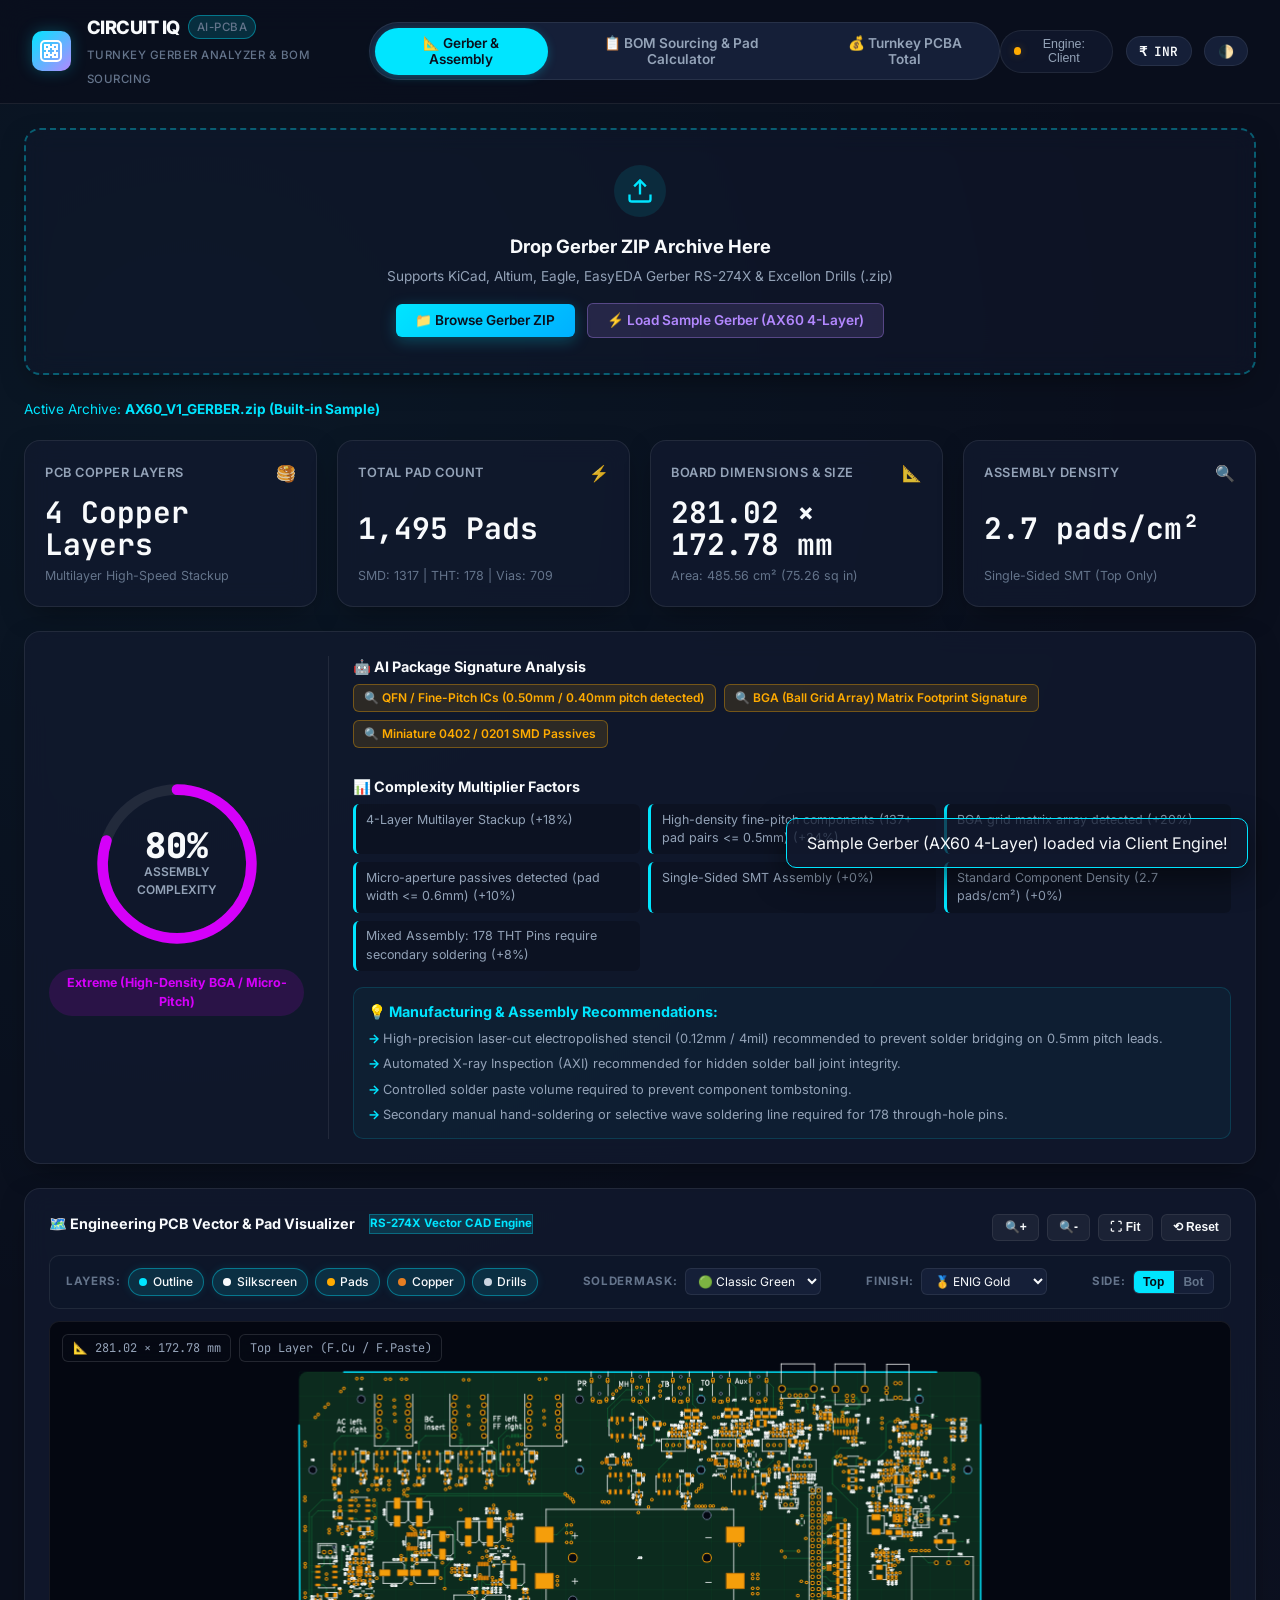
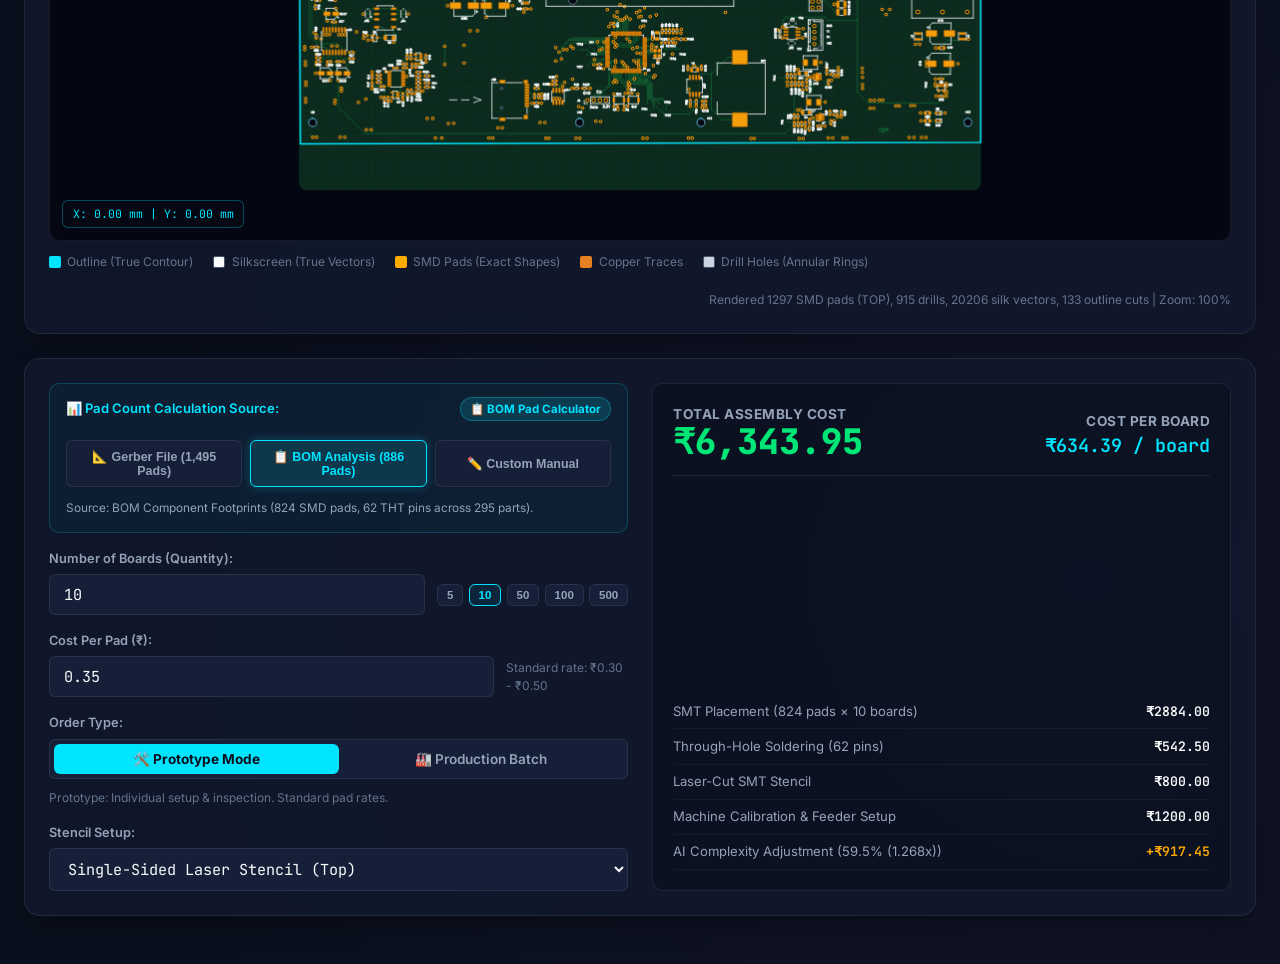
==== commit 524b72e3: "Deploying to gh-pages from @ rdrionxt/BOM_analyser@9aeb1c8c700062a8a07bf1f7d51541f76f4824c2 🚀" ====
--- a/index.html
+++ b/index.html
@@ -950,6 +950,7 @@
     <span id="toastMessage">Action completed!</span>
   </div>
 
+  <script src="js/xlsx.full.min.js"></script>
   <script src="js/sample_gerber_data.js"></script>
   <script src="js/sample_bom_data.js"></script>
   <script src="js/app.js"></script>
